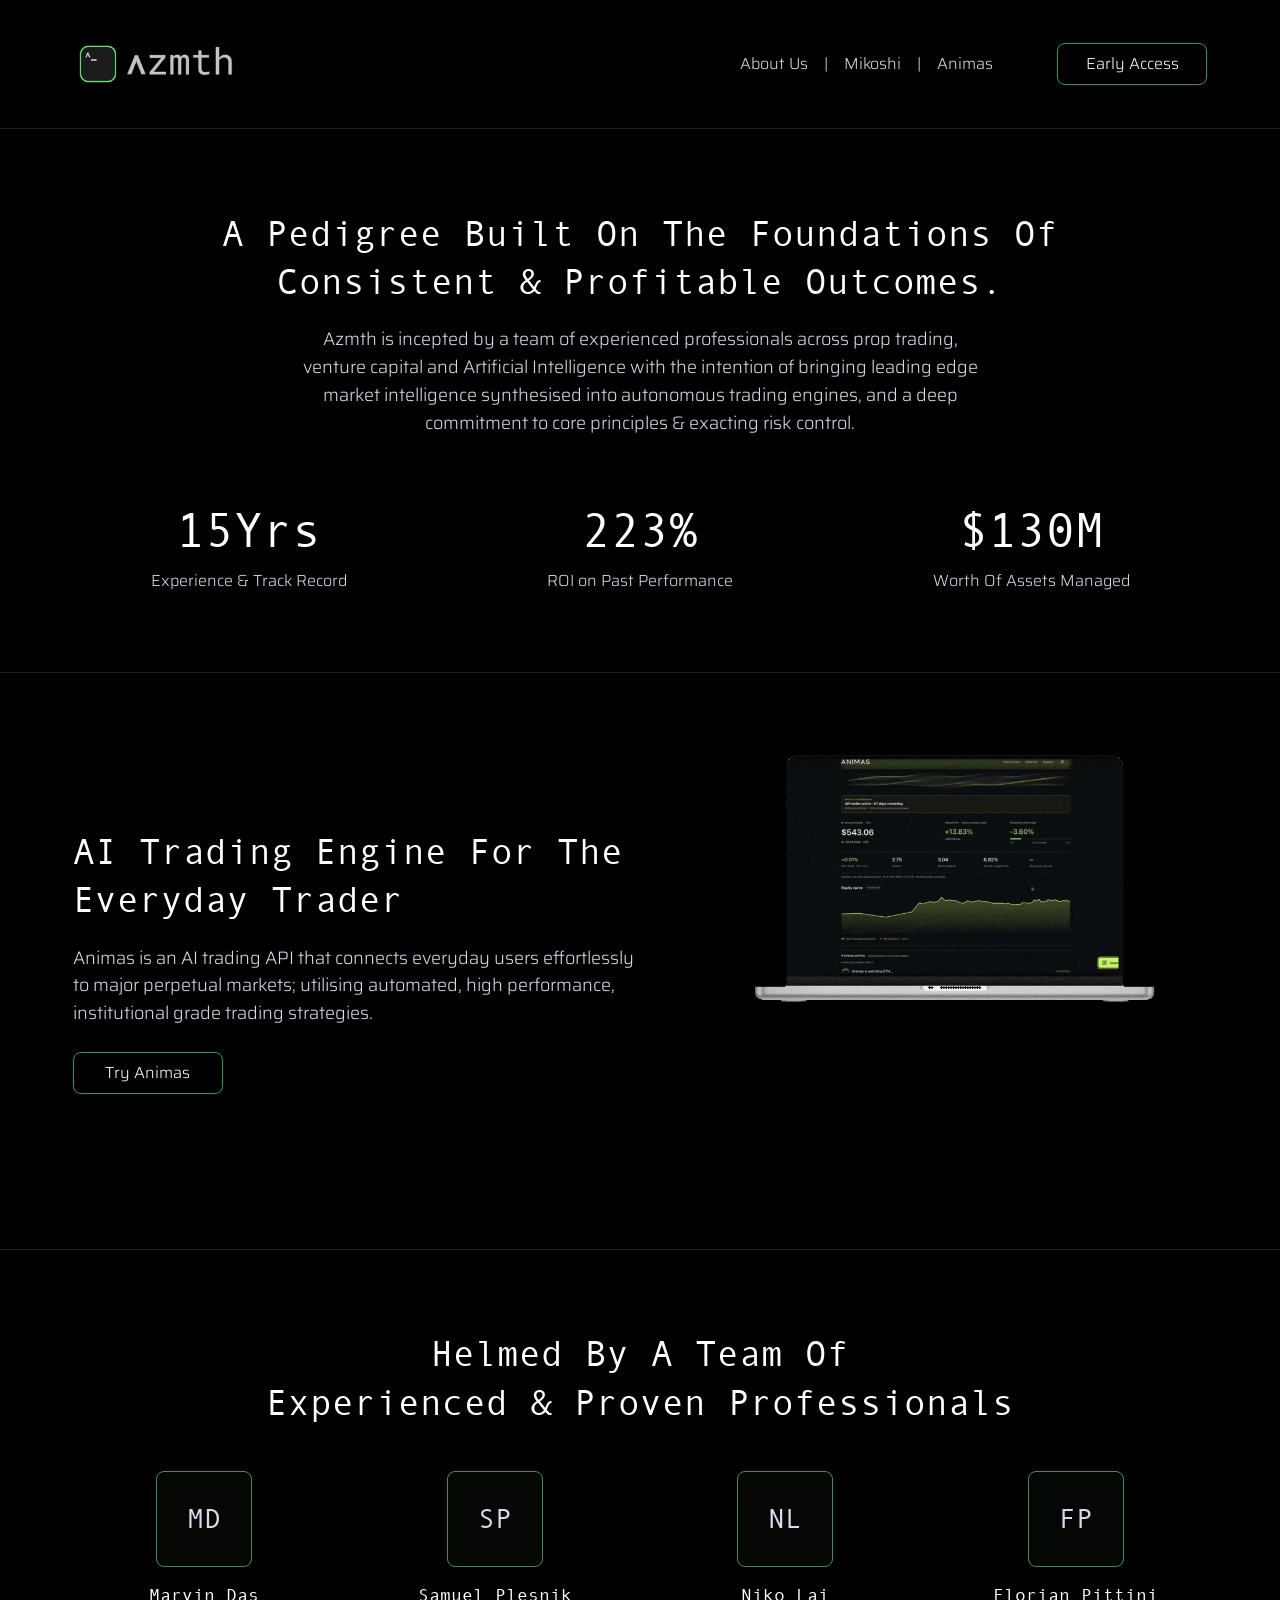
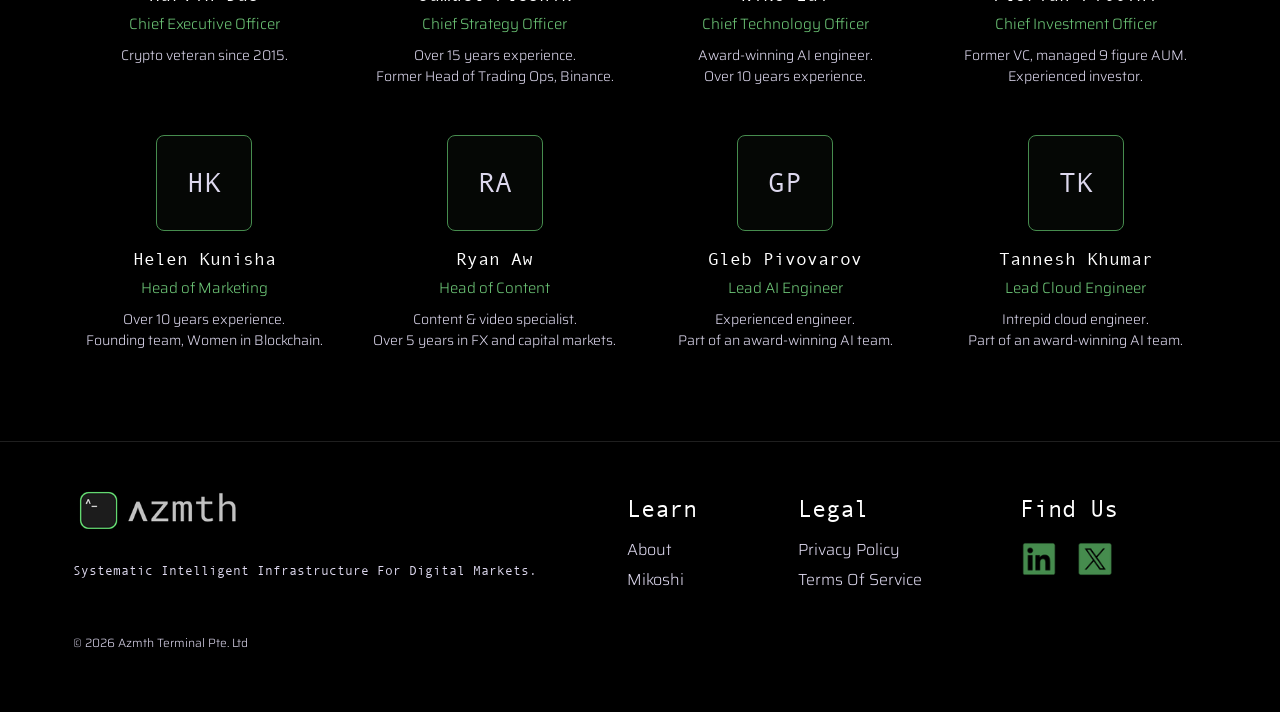
==== aboutUs.html @ afd643ad "Upgrades" ====
<!DOCTYPE html>
<html lang="en">
<head>
  <meta charset="utf-8">
  <meta name="viewport" content="width=device-width, initial-scale=1">
  <title>About Us | Azmth</title>
  <meta name="description" content="Azmth is built by experienced professionals across prop trading, venture capital and artificial intelligence.">
  <meta property="og:title" content="About Us | Azmth">
  <meta property="og:description" content="Building the next generation financial intelligence layer.">
  <meta property="og:image" content="assets/azmth/azmth-logo.png">
  <meta property="og:type" content="website">
  <meta name="twitter:card" content="summary_large_image">
  <link rel="preload" href="fonts/andale/andalemono.ttf" as="font" type="font/ttf" crossorigin>
  <link rel="preload" href="fonts/saira/Saira-Light.ttf" as="font" type="font/ttf" crossorigin>
  <link rel="stylesheet" href="css/normalize.css">
  <link rel="stylesheet" href="css/webflow.css">
  <link rel="stylesheet" href="css/azimuth-terminal.webflow.css?v=logo-carousel-1">
  <link rel="icon" href="images/favicon.png" type="image/png">
  <link rel="apple-touch-icon" href="images/webclip.png">
</head>
<body class="about-page">
  <header class="site-header" aria-label="Primary navigation">
    <a class="brand" href="index.html#home" aria-label="Azmth home">
      <img src="assets/azmth/azmth-logo.png" alt="Azmth">
    </a>
    <button class="nav-toggle" type="button" aria-label="Toggle navigation" aria-expanded="false">
      <span></span>
      <span></span>
    </button>
    <nav class="site-nav" aria-label="Main">
      <a href="aboutUs.html">About Us</a>
      <a href="mikoshi.html">Mikoshi</a>
      <a href="https://projektanimas.azmth.ai/" target="_blank" rel="noopener noreferrer">Animas</a>
      <a class="outline-button nav-access" href="https://forms.gle/Czc9RVbQYBpj58UT9" target="_blank" rel="noopener noreferrer">Early Access</a>
    </nav>
  </header>

  <main id="home">
    <section class="about-hero" aria-labelledby="about-title">
      <h1 id="about-title"><span class="copy-line">A Pedigree Built On The Foundations Of</span><span class="copy-line">Consistent &amp; Profitable Outcomes.</span></h1>
      <p class="about-intro">Azmth is incepted by a team of experienced professionals across prop trading,<br class="desktop-break"> venture capital and Artificial Intelligence with the intention of bringing leading edge<br class="desktop-break"> market intelligence synthesised into autonomous trading engines, and a deep<br class="desktop-break"> commitment to core principles &amp; exacting risk control.</p>
      <div class="metrics-grid">
        <div class="metric"><span class="metric-value">15Yrs</span><p>Experience &amp; Track Record</p></div>
        <div class="metric"><span class="metric-value">223%</span><p>ROI on Past Performance</p></div>
        <div class="metric"><span class="metric-value">$130M</span><p>Worth Of Assets Managed</p></div>
      </div>
    </section>

    <section class="about-animas" aria-labelledby="animas-title">
      <div class="about-animas-copy">
        <h2 id="animas-title">AI Trading Engine For The<br class="desktop-break"> Everyday Trader</h2>
        <p>Animas is an AI trading API that connects everyday users effortlessly to major perpetual markets; utilising automated, high performance, institutional grade trading strategies.</p>
        <a class="outline-button" href="https://projektanimas.azmth.ai/" target="_blank" rel="noopener noreferrer">Try Animas</a>
      </div>
      <img class="about-laptop" src="assets/azmth/laptop.gif" alt="Animated laptop showing the Animas trading dashboard" width="864" height="864">
    </section>

    <section class="about-team" aria-labelledby="team-title">
      <h2 id="team-title"><span class="copy-line">Helmed By A Team Of</span><span class="copy-line">Experienced &amp; Proven Professionals</span></h2>
      <div class="team-grid">
        <article class="team-member">
          <div class="team-portrait" aria-label="Photo placeholder for Marvin Das">MD</div>
          <h3>Marvin Das</h3>
          <p class="team-role">Chief Executive Officer</p>
          <p class="team-bio">Crypto veteran since 2015.<br></p>
        </article>
        <article class="team-member">
          <div class="team-portrait" aria-label="Photo placeholder for Samuel Plesnik">SP</div>
          <h3>Samuel Plesnik</h3>
          <p class="team-role">Chief Strategy Officer</p>
          <p class="team-bio">Over 15 years experience.<br>Former Head of Trading Ops, Binance.</p>
        </article>
        <article class="team-member">
          <div class="team-portrait" aria-label="Photo placeholder for Niko Lai">NL</div>
          <h3>Niko Lai</h3>
          <p class="team-role">Chief Technology Officer</p>
          <p class="team-bio">Award-winning AI engineer.<br>Over 10 years experience.</p>
        </article>
        <article class="team-member">
          <div class="team-portrait" aria-label="Photo placeholder for Florian Pittini">FP</div>
          <h3>Florian Pittini</h3>
          <p class="team-role">Chief Investment Officer</p>
          <p class="team-bio">Former VC, managed 9 figure AUM.<br>Experienced investor.</p>
        </article>
        <article class="team-member">
          <div class="team-portrait" aria-label="Photo placeholder for Helen Kunisha">HK</div>
          <h3>Helen Kunisha</h3>
          <p class="team-role">Head of Marketing</p>
          <p class="team-bio">Over 10 years experience.<br>Founding team, Women in Blockchain.</p>
        </article>
        <article class="team-member">
          <div class="team-portrait" aria-label="Photo placeholder for Ryan Aw">RA</div>
          <h3>Ryan Aw</h3>
          <p class="team-role">Head of Content</p>
          <p class="team-bio">Content & video specialist.<br>Over 5 years in FX and capital markets.</p>
        </article>
        <article class="team-member">
          <div class="team-portrait" aria-label="Photo placeholder for Gleb Pivovarov">GP</div>
          <h3>Gleb Pivovarov</h3>
          <p class="team-role">Lead AI Engineer</p>
          <p class="team-bio">Experienced engineer.<br>Part of an award-winning AI team.</p>
        </article>
        <article class="team-member">
          <div class="team-portrait" aria-label="Photo placeholder for Tannesh Khumar">TK</div>
          <h3>Tannesh Khumar</h3>
          <p class="team-role">Lead Cloud Engineer</p>
          <p class="team-bio">Intrepid cloud engineer.<br>Part of an award-winning AI team.</p>
        </article>
      </div>
    </section>
  </main>

  <footer class="site-footer">
    <div class="footer-brand">
      <a href="index.html#home" aria-label="Azmth home"><img src="assets/azmth/azmth-logo.png" alt="Azmth"></a>
      <p class="footer-tagline">Systematic Intelligent Infrastructure For Digital Markets.</p>
      <p class="footer-copyright">&copy; 2026 Azmth Terminal Pte. Ltd</p>
    </div>
    <nav class="footer-column" aria-label="Learn">
      <h3>Learn</h3>
      <a href="aboutUs.html">About</a>
      <a href="mikoshi.html">Mikoshi</a>
    </nav>
    <nav class="footer-column" aria-label="Legal">
      <h3>Legal</h3>
      <a href="#privacy-policy">Privacy Policy</a>
      <a href="#terms-of-service">Terms Of Service</a>
    </nav>
    <div class="footer-column">
      <h3>Find Us</h3>
      <div class="social-links" aria-label="Social links">
        <a href="https://www.linkedin.com/company/azmuth-terminal/posts/?feedView=all" target="_blank" rel="noreferrer" aria-label="LinkedIn"><img src="assets/azmth/linkedin-icon.png" alt=""></a>
        <a href="https://x.com/azmth_ai" target="_blank" rel="noreferrer" aria-label="X"><img src="assets/azmth/x-icon.png" alt=""></a>
      </div>
    </div>
  </footer>

  <div id="terms-of-service" class="privacy-dialog" role="dialog" aria-modal="true" aria-labelledby="terms-title">
    <div class="privacy-dialog-inner">
      <a class="privacy-close" href="#home" aria-label="Close terms of service">&times;</a>
      <h2 id="terms-title">Terms Of Service</h2>
      <p>Terms of Service are coming soon.</p>
      <p>For enquiries, contact <a href="mailto:noone@azmth.ai">noone@azmth.ai</a>.</p>
    </div>
  </div>

  <div id="privacy-policy" class="privacy-dialog" role="dialog" aria-modal="true" aria-labelledby="privacy-title">
    <div class="privacy-dialog-inner">
      <a class="privacy-close" href="#" aria-label="Close privacy policy">&times;</a>
      <h2 id="privacy-title">Privacy Policy</h2>
      <p>Azmth Terminal Pte. Ltd respects your privacy. This site collects only the information needed to operate the website, respond to enquiries, and improve our services.</p>
      <p>If you contact us by email, we use your email address and message only to reply to your request. We do not sell personal information.</p>
      <p>For privacy questions, contact <a href="mailto:noone@azmth.ai">noone@azmth.ai</a>.</p>
    </div>
  </div>

  <script>
    const toggle = document.querySelector('.nav-toggle');
    const nav = document.querySelector('.site-nav');

    toggle.addEventListener('click', () => {
      const isOpen = toggle.getAttribute('aria-expanded') === 'true';
      toggle.setAttribute('aria-expanded', String(!isOpen));
      nav.classList.toggle('is-open', !isOpen);
    });

    nav.addEventListener('click', (event) => {
      if (event.target.tagName === 'A') {
        toggle.setAttribute('aria-expanded', 'false');
        nav.classList.remove('is-open');
      }
    });

  </script>
</body>
</html>
---- css/webflow.css ----
@font-face {
  font-family: 'webflow-icons';
  src: url("[data-uri]") format('truetype');
  font-weight: normal;
  font-style: normal;
}
[class^="w-icon-"],
[class*=" w-icon-"] {
  /* use !important to prevent issues with browser extensions that change fonts */
  font-family: 'webflow-icons' !important;
  speak: none;
  font-style: normal;
  font-weight: normal;
  font-variant: normal;
  text-transform: none;
  line-height: 1;
  /* Better Font Rendering =========== */
  -webkit-font-smoothing: antialiased;
  -moz-osx-font-smoothing: grayscale;
}
.w-icon-slider-right:before {
  content: "\e600";
}
.w-icon-slider-left:before {
  content: "\e601";
}
.w-icon-nav-menu:before {
  content: "\e602";
}
.w-icon-arrow-down:before,
.w-icon-dropdown-toggle:before {
  content: "\e603";
}
.w-icon-file-upload-remove:before {
  content: "\e900";
}
.w-icon-file-upload-icon:before {
  content: "\e903";
}
* {
  -webkit-box-sizing: border-box;
  -moz-box-sizing: border-box;
  box-sizing: border-box;
}
html {
  height: 100%;
}
body {
  margin: 0;
  min-height: 100%;
  background-color: #fff;
  font-family: Arial, sans-serif;
  font-size: 14px;
  line-height: 20px;
  color: #333;
}
img {
  max-width: 100%;
  vertical-align: middle;
  display: inline-block;
}
html.w-mod-touch * {
  background-attachment: scroll !important;
}
.w-block {
  display: block;
}
.w-inline-block {
  max-width: 100%;
  display: inline-block;
}
.w-clearfix:before,
.w-clearfix:after {
  content: " ";
  display: table;
  grid-column-start: 1;
  grid-row-start: 1;
  grid-column-end: 2;
  grid-row-end: 2;
}
.w-clearfix:after {
  clear: both;
}
.w-hidden {
  display: none;
}
.w-button {
  display: inline-block;
  padding: 9px 15px;
  background-color: #3898EC;
  color: white;
  border: 0;
  line-height: inherit;
  text-decoration: none;
  cursor: pointer;
  border-radius: 0;
}
input.w-button {
  -webkit-appearance: button;
}
html[data-w-dynpage] [data-w-cloak] {
  color: transparent !important;
}
.w-code-block {
  margin: unset;
}
pre.w-code-block code {
  all: inherit;
}
.w-optimization {
  display: contents;
}
.w-webflow-badge,
.w-webflow-badge > img {
  box-sizing: unset;
  width: unset;
  height: unset;
  max-height: unset;
  max-width: unset;
  min-height: unset;
  min-width: unset;
  margin: unset;
  padding: unset;
  float: unset;
  clear: unset;
  border: unset;
  border-radius: unset;
  background: unset;
  background-image: unset;
  background-position: unset;
  background-size: unset;
  background-repeat: unset;
  background-origin: unset;
  background-clip: unset;
  background-attachment: unset;
  background-color: unset;
  box-shadow: unset;
  transform: unset;
  transition: unset;
  direction: unset;
  font-family: unset;
  font-weight: unset;
  color: unset;
  font-size: unset;
  line-height: unset;
  font-style: unset;
  font-variant: unset;
  text-align: unset;
  letter-spacing: unset;
  text-decoration: unset;
  text-indent: unset;
  text-transform: unset;
  list-style-type: unset;
  text-shadow: unset;
  vertical-align: unset;
  cursor: unset;
  white-space: unset;
  word-break: unset;
  word-spacing: unset;
  word-wrap: unset;
}
.w-webflow-badge {
  position: fixed !important;
  display: inline-block !important;
  visibility: visible !important;
  opacity: 1 !important;
  z-index: 2147483647 !important;
  top: auto !important;
  right: 12px !important;
  bottom: 12px !important;
  left: auto !important;
  color: #aaadb0 !important;
  background-color: #fff !important;
  border-radius: 3px !important;
  padding: 6px !important;
  font-size: 12px !important;
  line-height: 14px !important;
  text-decoration: none !important;
  transform: none !important;
  margin: 0 !important;
  width: auto !important;
  height: auto !important;
  overflow: unset !important;
  white-space: nowrap;
  box-shadow: 0 0 0 1px rgba(0, 0, 0, 0.1), 0px 1px 3px rgba(0, 0, 0, 0.1);
  cursor: pointer;
}
.w-webflow-badge > img {
  position: unset;
  display: inline-block !important;
  visibility: unset !important;
  opacity: 1 !important;
  vertical-align: middle !important;
}
h1,
h2,
h3,
h4,
h5,
h6 {
  font-weight: bold;
  margin-bottom: 10px;
}
h1 {
  font-size: 38px;
  line-height: 44px;
  margin-top: 20px;
}
h2 {
  font-size: 32px;
  line-height: 36px;
  margin-top: 20px;
}
h3 {
  font-size: 24px;
  line-height: 30px;
  margin-top: 20px;
}
h4 {
  font-size: 18px;
  line-height: 24px;
  margin-top: 10px;
}
h5 {
  font-size: 14px;
  line-height: 20px;
  margin-top: 10px;
}
h6 {
  font-size: 12px;
  line-height: 18px;
  margin-top: 10px;
}
p {
  margin-top: 0;
  margin-bottom: 10px;
}
blockquote {
  margin: 0 0 10px 0;
  padding: 10px 20px;
  border-left: 5px solid #E2E2E2;
  font-size: 18px;
  line-height: 22px;
}
figure {
  margin: 0;
  margin-bottom: 10px;
}
figcaption {
  margin-top: 5px;
  text-align: center;
}
ul,
ol {
  margin-top: 0px;
  margin-bottom: 10px;
  padding-left: 40px;
}
.w-list-unstyled {
  padding-left: 0;
  list-style: none;
}
.w-embed:before,
.w-embed:after {
  content: " ";
  display: table;
  grid-column-start: 1;
  grid-row-start: 1;
  grid-column-end: 2;
  grid-row-end: 2;
}
.w-embed:after {
  clear: both;
}
.w-video {
  width: 100%;
  position: relative;
  padding: 0;
}
.w-video iframe,
.w-video object,
.w-video embed {
  position: absolute;
  top: 0;
  left: 0;
  width: 100%;
  height: 100%;
  border: none;
}
fieldset {
  padding: 0;
  margin: 0;
  border: 0;
}
button,
[type='button'],
[type='reset'] {
  border: 0;
  cursor: pointer;
  -webkit-appearance: button;
}
.w-form {
  margin: 0 0 15px;
}
.w-form-done {
  display: none;
  padding: 20px;
  text-align: center;
  background-color: #dddddd;
}
.w-form-fail {
  display: none;
  margin-top: 10px;
  padding: 10px;
  background-color: #ffdede;
}
label {
  display: block;
  margin-bottom: 5px;
  font-weight: bold;
}
.w-input,
.w-select {
  display: block;
  width: 100%;
  height: 38px;
  padding: 8px 12px;
  margin-bottom: 10px;
  font-size: 14px;
  line-height: 1.42857143;
  color: #333333;
  vertical-align: middle;
  background-color: #ffffff;
  border: 1px solid #cccccc;
}
.w-input::placeholder,
.w-select::placeholder {
  color: #999;
}
.w-input:focus,
.w-select:focus {
  border-color: #3898EC;
  outline: 0;
}
.w-input[disabled],
.w-select[disabled],
.w-input[readonly],
.w-select[readonly],
fieldset[disabled] .w-input,
fieldset[disabled] .w-select {
  cursor: not-allowed;
}
.w-input[disabled]:not(.w-input-disabled),
.w-select[disabled]:not(.w-input-disabled),
.w-input[readonly],
.w-select[readonly],
fieldset[disabled]:not(.w-input-disabled) .w-input,
fieldset[disabled]:not(.w-input-disabled) .w-select {
  background-color: #eeeeee;
}
textarea.w-input,
textarea.w-select {
  height: auto;
}
.w-select {
  background-color: #f3f3f3;
}
.w-select[multiple] {
  height: auto;
}
.w-form-label {
  display: inline-block;
  cursor: pointer;
  font-weight: normal;
  margin-bottom: 0px;
}
.w-radio {
  display: block;
  margin-bottom: 5px;
  padding-left: 20px;
}
.w-radio:before,
.w-radio:after {
  content: " ";
  display: table;
  grid-column-start: 1;
  grid-row-start: 1;
  grid-column-end: 2;
  grid-row-end: 2;
}
.w-radio:after {
  clear: both;
}
.w-radio-input {
  margin: 4px 0 0;
  line-height: normal;
  float: left;
  margin-left: -20px;
}
.w-radio-input {
  margin-top: 3px;
}
.w-file-upload {
  display: block;
  margin-bottom: 10px;
}
.w-file-upload-input {
  width: 0.1px;
  height: 0.1px;
  opacity: 0;
  overflow: hidden;
  position: absolute;
  z-index: -100;
}
.w-file-upload-default,
.w-file-upload-uploading,
.w-file-upload-success {
  display: inline-block;
  color: #333333;
}
.w-file-upload-error {
  display: block;
  margin-top: 10px;
}
.w-file-upload-default.w-hidden,
.w-file-upload-uploading.w-hidden,
.w-file-upload-error.w-hidden,
.w-file-upload-success.w-hidden {
  display: none;
}
.w-file-upload-uploading-btn {
  display: flex;
  font-size: 14px;
  font-weight: normal;
  cursor: pointer;
  margin: 0;
  padding: 8px 12px;
  border: 1px solid #cccccc;
  background-color: #fafafa;
}
.w-file-upload-file {
  display: flex;
  flex-grow: 1;
  justify-content: space-between;
  margin: 0;
  padding: 8px 9px 8px 11px;
  border: 1px solid #cccccc;
  background-color: #fafafa;
}
.w-file-upload-file-name {
  font-size: 14px;
  font-weight: normal;
  display: block;
}
.w-file-remove-link {
  margin-top: 3px;
  margin-left: 10px;
  width: auto;
  height: auto;
  padding: 3px;
  display: block;
  cursor: pointer;
}
.w-icon-file-upload-remove {
  margin: auto;
  font-size: 10px;
}
.w-file-upload-error-msg {
  display: inline-block;
  color: #ea384c;
  padding: 2px 0;
}
.w-file-upload-info {
  display: inline-block;
  line-height: 38px;
  padding: 0 12px;
}
.w-file-upload-label {
  display: inline-block;
  font-size: 14px;
  font-weight: normal;
  cursor: pointer;
  margin: 0;
  padding: 8px 12px;
  border: 1px solid #cccccc;
  background-color: #fafafa;
}
.w-icon-file-upload-icon,
.w-icon-file-upload-uploading {
  display: inline-block;
  margin-right: 8px;
  width: 20px;
}
.w-icon-file-upload-uploading {
  height: 20px;
}
.w-container {
  margin-left: auto;
  margin-right: auto;
  max-width: 940px;
}
.w-container:before,
.w-container:after {
  content: " ";
  display: table;
  grid-column-start: 1;
  grid-row-start: 1;
  grid-column-end: 2;
  grid-row-end: 2;
}
.w-container:after {
  clear: both;
}
.w-container .w-row {
  margin-left: -10px;
  margin-right: -10px;
}
.w-row:before,
.w-row:after {
  content: " ";
  display: table;
  grid-column-start: 1;
  grid-row-start: 1;
  grid-column-end: 2;
  grid-row-end: 2;
}
.w-row:after {
  clear: both;
}
.w-row .w-row {
  margin-left: 0;
  margin-right: 0;
}
.w-col {
  position: relative;
  float: left;
  width: 100%;
  min-height: 1px;
  padding-left: 10px;
  padding-right: 10px;
}
.w-col .w-col {
  padding-left: 0;
  padding-right: 0;
}
.w-col-1 {
  width: 8.33333333%;
}
.w-col-2 {
  width: 16.66666667%;
}
.w-col-3 {
  width: 25%;
}
.w-col-4 {
  width: 33.33333333%;
}
.w-col-5 {
  width: 41.66666667%;
}
.w-col-6 {
  width: 50%;
}
.w-col-7 {
  width: 58.33333333%;
}
.w-col-8 {
  width: 66.66666667%;
}
.w-col-9 {
  width: 75%;
}
.w-col-10 {
  width: 83.33333333%;
}
.w-col-11 {
  width: 91.66666667%;
}
.w-col-12 {
  width: 100%;
}
.w-hidden-main {
  display: none !important;
}
@media screen and (max-width: 991px) {
  .w-container {
    max-width: 728px;
  }
  .w-hidden-main {
    display: inherit !important;
  }
  .w-hidden-medium {
    display: none !important;
  }
  .w-col-medium-1 {
    width: 8.33333333%;
  }
  .w-col-medium-2 {
    width: 16.66666667%;
  }
  .w-col-medium-3 {
    width: 25%;
  }
  .w-col-medium-4 {
    width: 33.33333333%;
  }
  .w-col-medium-5 {
    width: 41.66666667%;
  }
  .w-col-medium-6 {
    width: 50%;
  }
  .w-col-medium-7 {
    width: 58.33333333%;
  }
  .w-col-medium-8 {
    width: 66.66666667%;
  }
  .w-col-medium-9 {
    width: 75%;
  }
  .w-col-medium-10 {
    width: 83.33333333%;
  }
  .w-col-medium-11 {
    width: 91.66666667%;
  }
  .w-col-medium-12 {
    width: 100%;
  }
  .w-col-stack {
    width: 100%;
    left: auto;
    right: auto;
  }
}
@media screen and (max-width: 767px) {
  .w-hidden-main {
    display: inherit !important;
  }
  .w-hidden-medium {
    display: inherit !important;
  }
  .w-hidden-small {
    display: none !important;
  }
  .w-row,
  .w-container .w-row {
    margin-left: 0;
    margin-right: 0;
  }
  .w-col {
    width: 100%;
    left: auto;
    right: auto;
  }
  .w-col-small-1 {
    width: 8.33333333%;
  }
  .w-col-small-2 {
    width: 16.66666667%;
  }
  .w-col-small-3 {
    width: 25%;
  }
  .w-col-small-4 {
    width: 33.33333333%;
  }
  .w-col-small-5 {
    width: 41.66666667%;
  }
  .w-col-small-6 {
    width: 50%;
  }
  .w-col-small-7 {
    width: 58.33333333%;
  }
  .w-col-small-8 {
    width: 66.66666667%;
  }
  .w-col-small-9 {
    width: 75%;
  }
  .w-col-small-10 {
    width: 83.33333333%;
  }
  .w-col-small-11 {
    width: 91.66666667%;
  }
  .w-col-small-12 {
    width: 100%;
  }
}
@media screen and (max-width: 479px) {
  .w-container {
    max-width: none;
  }
  .w-hidden-main {
    display: inherit !important;
  }
  .w-hidden-medium {
    display: inherit !important;
  }
  .w-hidden-small {
    display: inherit !important;
  }
  .w-hidden-tiny {
    display: none !important;
  }
  .w-col {
    width: 100%;
  }
  .w-col-tiny-1 {
    width: 8.33333333%;
  }
  .w-col-tiny-2 {
    width: 16.66666667%;
  }
  .w-col-tiny-3 {
    width: 25%;
  }
  .w-col-tiny-4 {
    width: 33.33333333%;
  }
  .w-col-tiny-5 {
    width: 41.66666667%;
  }
  .w-col-tiny-6 {
    width: 50%;
  }
  .w-col-tiny-7 {
    width: 58.33333333%;
  }
  .w-col-tiny-8 {
    width: 66.66666667%;
  }
  .w-col-tiny-9 {
    width: 75%;
  }
  .w-col-tiny-10 {
    width: 83.33333333%;
  }
  .w-col-tiny-11 {
    width: 91.66666667%;
  }
  .w-col-tiny-12 {
    width: 100%;
  }
}
.w-widget {
  position: relative;
}
.w-widget-map {
  width: 100%;
  height: 400px;
}
.w-widget-map label {
  width: auto;
  display: inline;
}
.w-widget-map img {
  max-width: inherit;
}
.w-widget-map .gm-style-iw {
  text-align: center;
}
.w-widget-map .gm-style-iw > button {
  display: none !important;
}
.w-widget-twitter {
  overflow: hidden;
}
.w-widget-twitter-count-shim {
  display: inline-block;
  vertical-align: top;
  position: relative;
  width: 28px;
  height: 20px;
  text-align: center;
  background: white;
  border: #758696 solid 1px;
  border-radius: 3px;
}
.w-widget-twitter-count-shim * {
  pointer-events: none;
  user-select: none;
}
.w-widget-twitter-count-shim .w-widget-twitter-count-inner {
  position: relative;
  font-size: 15px;
  line-height: 12px;
  text-align: center;
  color: #999;
  font-family: serif;
}
.w-widget-twitter-count-shim .w-widget-twitter-count-clear {
  position: relative;
  display: block;
}
.w-widget-twitter-count-shim.w--large {
  width: 36px;
  height: 28px;
}
.w-widget-twitter-count-shim.w--large .w-widget-twitter-count-inner {
  font-size: 18px;
  line-height: 18px;
}
.w-widget-twitter-count-shim:not(.w--vertical) {
  margin-left: 5px;
  margin-right: 8px;
}
.w-widget-twitter-count-shim:not(.w--vertical).w--large {
  margin-left: 6px;
}
.w-widget-twitter-count-shim:not(.w--vertical):before,
.w-widget-twitter-count-shim:not(.w--vertical):after {
  top: 50%;
  left: 0;
  border: solid transparent;
  content: ' ';
  height: 0;
  width: 0;
  position: absolute;
  pointer-events: none;
}
.w-widget-twitter-count-shim:not(.w--vertical):before {
  border-color: rgba(117, 134, 150, 0);
  border-right-color: #5d6c7b;
  border-width: 4px;
  margin-left: -9px;
  margin-top: -4px;
}
.w-widget-twitter-count-shim:not(.w--vertical).w--large:before {
  border-width: 5px;
  margin-left: -10px;
  margin-top: -5px;
}
.w-widget-twitter-count-shim:not(.w--vertical):after {
  border-color: rgba(255, 255, 255, 0);
  border-right-color: white;
  border-width: 4px;
  margin-left: -8px;
  margin-top: -4px;
}
.w-widget-twitter-count-shim:not(.w--vertical).w--large:after {
  border-width: 5px;
  margin-left: -9px;
  margin-top: -5px;
}
.w-widget-twitter-count-shim.w--vertical {
  width: 61px;
  height: 33px;
  margin-bottom: 8px;
}
.w-widget-twitter-count-shim.w--vertical:before,
.w-widget-twitter-count-shim.w--vertical:after {
  top: 100%;
  left: 50%;
  border: solid transparent;
  content: ' ';
  height: 0;
  width: 0;
  position: absolute;
  pointer-events: none;
}
.w-widget-twitter-count-shim.w--vertical:before {
  border-color: rgba(117, 134, 150, 0);
  border-top-color: #5d6c7b;
  border-width: 5px;
  margin-left: -5px;
}
.w-widget-twitter-count-shim.w--vertical:after {
  border-color: rgba(255, 255, 255, 0);
  border-top-color: white;
  border-width: 4px;
  margin-left: -4px;
}
.w-widget-twitter-count-shim.w--vertical .w-widget-twitter-count-inner {
  font-size: 18px;
  line-height: 22px;
}
.w-widget-twitter-count-shim.w--vertical.w--large {
  width: 76px;
}
.w-background-video {
  position: relative;
  overflow: hidden;
  height: 500px;
  color: white;
}
.w-background-video > video {
  background-size: cover;
  background-position: 50% 50%;
  position: absolute;
  margin: auto;
  width: 100%;
  height: 100%;
  right: -100%;
  bottom: -100%;
  top: -100%;
  left: -100%;
  object-fit: cover;
  z-index: -100;
}
.w-background-video > video::-webkit-media-controls-start-playback-button {
  display: none !important;
  -webkit-appearance: none;
}
.w-background-video--control {
  position: absolute;
  bottom: 1em;
  right: 1em;
  background-color: transparent;
  padding: 0;
}
.w-background-video--control > [hidden] {
  display: none !important;
}
.w-slider {
  position: relative;
  height: 300px;
  text-align: center;
  background: #dddddd;
  clear: both;
  -webkit-tap-highlight-color: rgba(0, 0, 0, 0);
  tap-highlight-color: rgba(0, 0, 0, 0);
}
.w-slider-mask {
  position: relative;
  display: block;
  overflow: hidden;
  z-index: 1;
  left: 0;
  right: 0;
  height: 100%;
  white-space: nowrap;
}
.w-slide {
  position: relative;
  display: inline-block;
  vertical-align: top;
  width: 100%;
  height: 100%;
  white-space: normal;
  text-align: left;
}
.w-slider-nav {
  position: absolute;
  z-index: 2;
  top: auto;
  right: 0;
  bottom: 0;
  left: 0;
  margin: auto;
  padding-top: 10px;
  height: 40px;
  text-align: center;
  -webkit-tap-highlight-color: rgba(0, 0, 0, 0);
  tap-highlight-color: rgba(0, 0, 0, 0);
}
.w-slider-nav.w-round > div {
  border-radius: 100%;
}
.w-slider-nav.w-num > div {
  width: auto;
  height: auto;
  padding: 0.2em 0.5em;
  font-size: inherit;
  line-height: inherit;
}
.w-slider-nav.w-shadow > div {
  box-shadow: 0 0 3px rgba(51, 51, 51, 0.4);
}
.w-slider-nav-invert {
  color: #fff;
}
.w-slider-nav-invert > div {
  background-color: rgba(34, 34, 34, 0.4);
}
.w-slider-nav-invert > div.w-active {
  background-color: #222;
}
.w-slider-dot {
  position: relative;
  display: inline-block;
  width: 1em;
  height: 1em;
  background-color: rgba(255, 255, 255, 0.4);
  cursor: pointer;
  margin: 0 3px 0.5em;
  transition: background-color 100ms, color 100ms;
}
.w-slider-dot.w-active {
  background-color: #fff;
}
.w-slider-dot:focus {
  outline: none;
  box-shadow: 0px 0px 0px 2px #fff;
}
.w-slider-dot:focus.w-active {
  box-shadow: none;
}
.w-slider-arrow-left,
.w-slider-arrow-right {
  position: absolute;
  width: 80px;
  top: 0;
  right: 0;
  bottom: 0;
  left: 0;
  margin: auto;
  cursor: pointer;
  overflow: hidden;
  color: white;
  font-size: 40px;
  -webkit-tap-highlight-color: rgba(0, 0, 0, 0);
  tap-highlight-color: rgba(0, 0, 0, 0);
  user-select: none;
}
.w-slider-arrow-left [class^='w-icon-'],
.w-slider-arrow-right [class^='w-icon-'],
.w-slider-arrow-left [class*=' w-icon-'],
.w-slider-arrow-right [class*=' w-icon-'] {
  position: absolute;
}
.w-slider-arrow-left:focus,
.w-slider-arrow-right:focus {
  outline: 0;
}
.w-slider-arrow-left {
  z-index: 3;
  right: auto;
}
.w-slider-arrow-right {
  z-index: 4;
  left: auto;
}
.w-icon-slider-left,
.w-icon-slider-right {
  top: 0;
  right: 0;
  bottom: 0;
  left: 0;
  margin: auto;
  width: 1em;
  height: 1em;
}
.w-slider-aria-label {
  border: 0;
  clip: rect(0 0 0 0);
  height: 1px;
  margin: -1px;
  overflow: hidden;
  padding: 0;
  position: absolute;
  width: 1px;
}
.w-slider-force-show {
  display: block !important;
}
.w-dropdown {
  display: inline-block;
  position: relative;
  text-align: left;
  margin-left: auto;
  margin-right: auto;
  z-index: 900;
}
.w-dropdown-btn,
.w-dropdown-toggle,
.w-dropdown-link {
  position: relative;
  vertical-align: top;
  text-decoration: none;
  color: #222222;
  padding: 20px;
  text-align: left;
  margin-left: auto;
  margin-right: auto;
  white-space: nowrap;
}
.w-dropdown-toggle {
  user-select: none;
  display: inline-block;
  cursor: pointer;
  padding-right: 40px;
}
.w-dropdown-toggle:focus {
  outline: 0;
}
.w-icon-dropdown-toggle {
  position: absolute;
  top: 0;
  right: 0;
  bottom: 0;
  margin: auto;
  margin-right: 20px;
  width: 1em;
  height: 1em;
}
.w-dropdown-list {
  position: absolute;
  background: #dddddd;
  display: none;
  min-width: 100%;
}
.w-dropdown-list.w--open {
  display: block;
}
.w-dropdown-link {
  padding: 10px 20px;
  display: block;
  color: #222222;
}
.w-dropdown-link.w--current {
  color: #0082f3;
}
.w-dropdown-link:focus {
  outline: 0;
}
@media screen and (max-width: 767px) {
  .w-nav-brand {
    padding-left: 10px;
  }
}
/**
 * ## Note
 * Safari (on both iOS and OS X) does not handle viewport units (vh, vw) well.
 * For example percentage units do not work on descendants of elements that
 * have any dimensions expressed in viewport units. It also doesn’t handle them at
 * all in `calc()`.
 */
/**
 * Wrapper around all lightbox elements
 *
 * 1. Since the lightbox can receive focus, IE also gives it an outline.
 * 2. Fixes flickering on Chrome when a transition is in progress
 *    underneath the lightbox.
 */
.w-lightbox-backdrop {
  cursor: auto;
  font-style: normal;
  letter-spacing: normal;
  list-style: disc;
  text-indent: 0;
  text-shadow: none;
  text-transform: none;
  visibility: visible;
  white-space: normal;
  word-break: normal;
  word-spacing: normal;
  word-wrap: normal;
  position: fixed;
  top: 0;
  right: 0;
  bottom: 0;
  left: 0;
  color: #fff;
  font-family: "Helvetica Neue", Helvetica, Ubuntu, "Segoe UI", Verdana, sans-serif;
  font-size: 17px;
  line-height: 1.2;
  font-weight: 300;
  text-align: center;
  background: rgba(0, 0, 0, 0.9);
  z-index: 2000;
  outline: 0;
  /* 1 */
  opacity: 0;
  -webkit-user-select: none;
  -moz-user-select: none;
  -webkit-tap-highlight-color: transparent;
  -webkit-transform: translate(0, 0);
  /* 2 */
}
/**
 * Neat trick to bind the rubberband effect to our canvas instead of the whole
 * document on iOS. It also prevents a bug that causes the document underneath to scroll.
 */
.w-lightbox-backdrop,
.w-lightbox-container {
  height: 100%;
  overflow: auto;
  -webkit-overflow-scrolling: touch;
}
.w-lightbox-content {
  position: relative;
  height: 100vh;
  overflow: hidden;
}
.w-lightbox-view {
  position: absolute;
  width: 100vw;
  height: 100vh;
  opacity: 0;
}
.w-lightbox-view:before {
  content: "";
  height: 100vh;
}
/* .w-lightbox-content */
.w-lightbox-group,
.w-lightbox-group .w-lightbox-view,
.w-lightbox-group .w-lightbox-view:before {
  height: 86vh;
}
.w-lightbox-frame,
.w-lightbox-view:before {
  display: inline-block;
  vertical-align: middle;
}
/*
 * 1. Remove default margin set by user-agent on the <figure> element.
 */
.w-lightbox-figure {
  position: relative;
  margin: 0;
  /* 1 */
}
.w-lightbox-group .w-lightbox-figure {
  cursor: pointer;
}
/**
 * IE adds image dimensions as width and height attributes on the IMG tag,
 * but we need both width and height to be set to auto to enable scaling.
 */
.w-lightbox-img {
  width: auto;
  height: auto;
  max-width: none;
}
/**
 * 1. Reset if style is set by user on "All Images"
 */
.w-lightbox-image {
  display: block;
  float: none;
  /* 1 */
  max-width: 100vw;
  max-height: 100vh;
}
.w-lightbox-group .w-lightbox-image {
  max-height: 86vh;
}
.w-lightbox-caption {
  position: absolute;
  right: 0;
  bottom: 0;
  left: 0;
  padding: 0.5em 1em;
  background: rgba(0, 0, 0, 0.4);
  text-align: left;
  text-overflow: ellipsis;
  white-space: nowrap;
  overflow: hidden;
}
.w-lightbox-embed {
  position: absolute;
  top: 0;
  right: 0;
  bottom: 0;
  left: 0;
  width: 100%;
  height: 100%;
}
.w-lightbox-control {
  position: absolute;
  top: 0;
  width: 4em;
  background-size: 24px;
  background-repeat: no-repeat;
  background-position: center;
  cursor: pointer;
  -webkit-transition: all 0.3s;
  transition: all 0.3s;
}
.w-lightbox-left {
  display: none;
  bottom: 0;
  left: 0;
  /* <svg xmlns="http://www.w3.org/2000/svg" viewBox="-20 0 24 40" width="24" height="40"><g transform="rotate(45)"><path d="m0 0h5v23h23v5h-28z" opacity=".4"/><path d="m1 1h3v23h23v3h-26z" fill="#fff"/></g></svg> */
  background-image: url("[data-uri]");
}
.w-lightbox-right {
  display: none;
  right: 0;
  bottom: 0;
  /* <svg xmlns="http://www.w3.org/2000/svg" viewBox="-4 0 24 40" width="24" height="40"><g transform="rotate(45)"><path d="m0-0h28v28h-5v-23h-23z" opacity=".4"/><path d="m1 1h26v26h-3v-23h-23z" fill="#fff"/></g></svg> */
  background-image: url("[data-uri]");
}
/*
 * Without specifying the with and height inside the SVG, all versions of IE render the icon too small.
 * The bug does not seem to manifest itself if the elements are tall enough such as the above arrows.
 * (http://stackoverflow.com/questions/16092114/background-size-differs-in-internet-explorer)
 */
.w-lightbox-close {
  right: 0;
  height: 2.6em;
  /* <svg xmlns="http://www.w3.org/2000/svg" viewBox="-4 0 18 17" width="18" height="17"><g transform="rotate(45)"><path d="m0 0h7v-7h5v7h7v5h-7v7h-5v-7h-7z" opacity=".4"/><path d="m1 1h7v-7h3v7h7v3h-7v7h-3v-7h-7z" fill="#fff"/></g></svg> */
  background-image: url("[data-uri]");
  background-size: 18px;
}
/**
 * 1. All IE versions add extra space at the bottom without this.
 */
.w-lightbox-strip {
  position: absolute;
  bottom: 0;
  left: 0;
  right: 0;
  padding: 0 1vh;
  line-height: 0;
  /* 1 */
  white-space: nowrap;
  overflow-x: auto;
  overflow-y: hidden;
}
/*
 * 1. We use content-box to avoid having to do `width: calc(10vh + 2vw)`
 *    which doesn’t work in Safari anyway.
 * 2. Chrome renders images pixelated when switching to GPU. Making sure
 *    the parent is also rendered on the GPU (by setting translate3d for
 *    example) fixes this behavior.
 */
.w-lightbox-item {
  display: inline-block;
  width: 10vh;
  padding: 2vh 1vh;
  box-sizing: content-box;
  /* 1 */
  cursor: pointer;
  -webkit-transform: translate3d(0, 0, 0);
  /* 2 */
}
.w-lightbox-active {
  opacity: 0.3;
}
.w-lightbox-thumbnail {
  position: relative;
  height: 10vh;
  background: #222;
  overflow: hidden;
}
.w-lightbox-thumbnail-image {
  position: absolute;
  top: 0;
  left: 0;
}
.w-lightbox-thumbnail .w-lightbox-tall {
  top: 50%;
  width: 100%;
  -webkit-transform: translate(0, -50%);
  transform: translate(0, -50%);
}
.w-lightbox-thumbnail .w-lightbox-wide {
  left: 50%;
  height: 100%;
  -webkit-transform: translate(-50%, 0);
  transform: translate(-50%, 0);
}
/*
 * Spinner
 *
 * Absolute pixel values are used to avoid rounding errors that would cause
 * the white spinning element to be misaligned with the track.
 */
.w-lightbox-spinner {
  position: absolute;
  top: 50%;
  left: 50%;
  box-sizing: border-box;
  width: 40px;
  height: 40px;
  margin-top: -20px;
  margin-left: -20px;
  border: 5px solid rgba(0, 0, 0, 0.4);
  border-radius: 50%;
  -webkit-animation: spin 0.8s infinite linear;
  animation: spin 0.8s infinite linear;
}
.w-lightbox-spinner:after {
  content: "";
  position: absolute;
  top: -4px;
  right: -4px;
  bottom: -4px;
  left: -4px;
  border: 3px solid transparent;
  border-bottom-color: #fff;
  border-radius: 50%;
}
/*
 * Utility classes
 */
.w-lightbox-hide {
  display: none;
}
.w-lightbox-noscroll {
  overflow: hidden;
}
@media (min-width: 768px) {
  .w-lightbox-content {
    height: 96vh;
    margin-top: 2vh;
  }
  .w-lightbox-view,
  .w-lightbox-view:before {
    height: 96vh;
  }
  /* .w-lightbox-content */
  .w-lightbox-group,
  .w-lightbox-group .w-lightbox-view,
  .w-lightbox-group .w-lightbox-view:before {
    height: 84vh;
  }
  .w-lightbox-image {
    max-width: 96vw;
    max-height: 96vh;
  }
  .w-lightbox-group .w-lightbox-image {
    max-width: 82.3vw;
    max-height: 84vh;
  }
  .w-lightbox-left,
  .w-lightbox-right {
    display: block;
    opacity: 0.5;
  }
  .w-lightbox-close {
    opacity: 0.8;
  }
  .w-lightbox-control:hover {
    opacity: 1;
  }
}
.w-lightbox-inactive,
.w-lightbox-inactive:hover {
  opacity: 0;
}
.w-richtext:before,
.w-richtext:after {
  content: " ";
  display: table;
  grid-column-start: 1;
  grid-row-start: 1;
  grid-column-end: 2;
  grid-row-end: 2;
}
.w-richtext:after {
  clear: both;
}
.w-richtext[contenteditable="true"]:before,
.w-richtext[contenteditable="true"]:after {
  white-space: initial;
}
.w-richtext ol,
.w-richtext ul {
  overflow: hidden;
}
.w-richtext .w-richtext-figure-selected.w-richtext-figure-type-video div:after,
.w-richtext .w-richtext-figure-selected[data-rt-type="video"] div:after {
  outline: 2px solid #2895f7;
}
.w-richtext .w-richtext-figure-selected.w-richtext-figure-type-image div,
.w-richtext .w-richtext-figure-selected[data-rt-type="image"] div {
  outline: 2px solid #2895f7;
}
.w-richtext figure.w-richtext-figure-type-video > div:after,
.w-richtext figure[data-rt-type="video"] > div:after {
  content: '';
  position: absolute;
  display: none;
  left: 0;
  top: 0;
  right: 0;
  bottom: 0;
}
.w-richtext figure {
  position: relative;
  max-width: 60%;
}
.w-richtext figure > div:before {
  cursor: default!important;
}
.w-richtext figure img {
  width: 100%;
}
.w-richtext figure figcaption.w-richtext-figcaption-placeholder {
  opacity: 0.6;
}
.w-richtext figure div {
  /* fix incorrectly sized selection border in the data manager */
  font-size: 0px;
  color: transparent;
}
.w-richtext figure.w-richtext-figure-type-image,
.w-richtext figure[data-rt-type="image"] {
  display: table;
}
.w-richtext figure.w-richtext-figure-type-image > div,
.w-richtext figure[data-rt-type="image"] > div {
  display: inline-block;
}
.w-richtext figure.w-richtext-figure-type-image > figcaption,
.w-richtext figure[data-rt-type="image"] > figcaption {
  display: table-caption;
  caption-side: bottom;
}
.w-richtext figure.w-richtext-figure-type-video,
.w-richtext figure[data-rt-type="video"] {
  width: 60%;
  height: 0;
}
.w-richtext figure.w-richtext-figure-type-video iframe,
.w-richtext figure[data-rt-type="video"] iframe {
  position: absolute;
  top: 0;
  left: 0;
  width: 100%;
  height: 100%;
}
.w-richtext figure.w-richtext-figure-type-video > div,
.w-richtext figure[data-rt-type="video"] > div {
  width: 100%;
}
.w-richtext figure.w-richtext-align-center {
  margin-right: auto;
  margin-left: auto;
  clear: both;
}
.w-richtext figure.w-richtext-align-center.w-richtext-figure-type-image > div,
.w-richtext figure.w-richtext-align-center[data-rt-type="image"] > div {
  max-width: 100%;
}
.w-richtext figure.w-richtext-align-normal {
  clear: both;
}
.w-richtext figure.w-richtext-align-fullwidth {
  width: 100%;
  max-width: 100%;
  text-align: center;
  clear: both;
  display: block;
  margin-right: auto;
  margin-left: auto;
}
.w-richtext figure.w-richtext-align-fullwidth > div {
  display: inline-block;
  /* padding-bottom is used for aspect ratios in video figures
      we want the div to inherit that so hover/selection borders in the designer-canvas
      fit right*/
  padding-bottom: inherit;
}
.w-richtext figure.w-richtext-align-fullwidth > figcaption {
  display: block;
}
.w-richtext figure.w-richtext-align-floatleft {
  float: left;
  margin-right: 15px;
  clear: none;
}
.w-richtext figure.w-richtext-align-floatright {
  float: right;
  margin-left: 15px;
  clear: none;
}
.w-nav {
  position: relative;
  background: #dddddd;
  z-index: 1000;
}
.w-nav:before,
.w-nav:after {
  content: " ";
  display: table;
  grid-column-start: 1;
  grid-row-start: 1;
  grid-column-end: 2;
  grid-row-end: 2;
}
.w-nav:after {
  clear: both;
}
.w-nav-brand {
  position: relative;
  float: left;
  text-decoration: none;
  color: #333333;
}
.w-nav-link {
  position: relative;
  display: inline-block;
  vertical-align: top;
  text-decoration: none;
  color: #222222;
  padding: 20px;
  text-align: left;
  margin-left: auto;
  margin-right: auto;
}
.w-nav-link.w--current {
  color: #0082f3;
}
.w-nav-menu {
  position: relative;
  float: right;
}
[data-nav-menu-open] {
  display: block !important;
  position: absolute;
  top: 100%;
  left: 0;
  right: 0;
  background: #C8C8C8;
  text-align: center;
  overflow: visible;
  min-width: 200px;
}
.w--nav-link-open {
  display: block;
  position: relative;
}
.w-nav-overlay {
  position: absolute;
  overflow: hidden;
  display: none;
  top: 100%;
  left: 0;
  right: 0;
  width: 100%;
}
.w-nav-overlay [data-nav-menu-open] {
  top: 0;
}
.w-nav[data-animation='over-left'] .w-nav-overlay {
  width: auto;
}
.w-nav[data-animation='over-left'] .w-nav-overlay,
.w-nav[data-animation='over-left'] [data-nav-menu-open] {
  right: auto;
  z-index: 1;
  top: 0;
}
.w-nav[data-animation='over-right'] .w-nav-overlay {
  width: auto;
}
.w-nav[data-animation='over-right'] .w-nav-overlay,
.w-nav[data-animation='over-right'] [data-nav-menu-open] {
  left: auto;
  z-index: 1;
  top: 0;
}
.w-nav-button {
  position: relative;
  float: right;
  padding: 18px;
  font-size: 24px;
  display: none;
  cursor: pointer;
  -webkit-tap-highlight-color: rgba(0, 0, 0, 0);
  tap-highlight-color: rgba(0, 0, 0, 0);
  user-select: none;
}
.w-nav-button:focus {
  outline: 0;
}
.w-nav-button.w--open {
  background-color: #C8C8C8;
  color: white;
}
.w-nav[data-collapse='all'] .w-nav-menu {
  display: none;
}
.w-nav[data-collapse='all'] .w-nav-button {
  display: block;
}
.w--nav-dropdown-open {
  display: block;
}
.w--nav-dropdown-toggle-open {
  display: block;
}
.w--nav-dropdown-list-open {
  position: static;
}
@media screen and (max-width: 991px) {
  .w-nav[data-collapse='medium'] .w-nav-menu {
    display: none;
  }
  .w-nav[data-collapse='medium'] .w-nav-button {
    display: block;
  }
}
@media screen and (max-width: 767px) {
  .w-nav[data-collapse='small'] .w-nav-menu {
    display: none;
  }
  .w-nav[data-collapse='small'] .w-nav-button {
    display: block;
  }
  .w-nav-brand {
    padding-left: 10px;
  }
}
@media screen and (max-width: 479px) {
  .w-nav[data-collapse='tiny'] .w-nav-menu {
    display: none;
  }
  .w-nav[data-collapse='tiny'] .w-nav-button {
    display: block;
  }
}
.w-tabs {
  position: relative;
}
.w-tabs:before,
.w-tabs:after {
  content: " ";
  display: table;
  grid-column-start: 1;
  grid-row-start: 1;
  grid-column-end: 2;
  grid-row-end: 2;
}
.w-tabs:after {
  clear: both;
}
.w-tab-menu {
  position: relative;
}
.w-tab-link {
  position: relative;
  display: inline-block;
  vertical-align: top;
  text-decoration: none;
  padding: 9px 30px;
  text-align: left;
  cursor: pointer;
  color: #222222;
  background-color: #dddddd;
}
.w-tab-link.w--current {
  background-color: #C8C8C8;
}
.w-tab-link:focus {
  outline: 0;
}
.w-tab-content {
  position: relative;
  display: block;
  overflow: hidden;
}
.w-tab-pane {
  position: relative;
  display: none;
}
.w--tab-active {
  display: block;
}
@media screen and (max-width: 479px) {
  .w-tab-link {
    display: block;
  }
}
.w-ix-emptyfix:after {
  content: "";
}
@keyframes spin {
  0% {
    transform: rotate(0deg);
  }
  100% {
    transform: rotate(360deg);
  }
}
.w-dyn-empty {
  padding: 10px;
  background-color: #dddddd;
}
.w-dyn-hide {
  display: none !important;
}
.w-dyn-bind-empty {
  display: none !important;
}
.w-condition-invisible {
  display: none !important;
}
.wf-layout-layout {
  display: grid;
}
.w-code-component > * {
  height: 100%;
  width: 100%;
  position: absolute;
  top: 0;
  left: 0;
}
---- css/azimuth-terminal.webflow.css ----
@font-face {
  font-family: "Andale Mono Local";
  src: url("../fonts/andale/andalemono.ttf") format("truetype");
  font-weight: 400;
  font-style: normal;
  font-display: swap;
}

@font-face {
  font-family: "Saira Local";
  src: url("../fonts/saira/Saira-Light.ttf") format("truetype");
  font-weight: 300;
  font-style: normal;
  font-display: swap;
}

@font-face {
  font-family: "Saira Local";
  src: url("../fonts/saira/Saira-Regular.ttf") format("truetype");
  font-weight: 400;
  font-style: normal;
  font-display: swap;
}

:root {
  --bg: #000000;
  --text: #ffffff;
  --muted: #ddd8ee;
  --green: #468c4e;
  --green-soft: rgba(70, 140, 78, 0.42);
  --page-pad: clamp(24px, 5.7vw, 108px);
  --content-max: 1710px;
}

* {
  box-sizing: border-box;
}

html {
  background: var(--bg);
  scroll-behavior: smooth;
}

body {
  min-width: 320px;
  margin: 0;
  color: var(--text);
  background: var(--bg);
  font-family: "Saira Local", Arial, sans-serif;
  font-weight: 300;
  letter-spacing: 0;
}

body::selection {
  color: #000000;
  background: #ffffff;
}

a {
  color: inherit;
  text-decoration: none;
}

img,
video {
  display: block;
  max-width: 100%;
}

.site-header {
  position: fixed;
  z-index: 20;
  top: 0;
  left: 0;
  right: 0;
  display: flex;
  align-items: center;
  justify-content: space-between;
  width: 100%;
  max-width: var(--content-max);
  margin: 0 auto;
  padding: 30px var(--page-pad);
  background: var(--bg);
  border-bottom: 1px solid rgba(255, 255, 255, 0.12);
}

.brand {
  width: clamp(150px, 13vw, 236px);
}

.site-nav {
  display: flex;
  align-items: center;
  gap: 0;
  color: var(--muted);
  font-size: 16px;
  font-weight: 300;
  line-height: 1.1;
}

.site-nav > a:not(.nav-access) + a:not(.nav-access)::before {
  content: "|";
  margin: 0 16px;
  color: var(--muted);
}

.site-nav .nav-access {
  width: 150px;
  height: 42px;
  margin: 0 0 0 clamp(28px, 5vw, 76px);
}

.site-nav a,
.site-footer a {
  transition: color 180ms ease, opacity 180ms ease;
}

.site-nav a:hover,
.site-footer a:hover {
  color: #ffffff;
}

.nav-toggle {
  display: none;
  width: 44px;
  height: 44px;
  padding: 0;
  border: 1px solid var(--green);
  border-radius: 8px;
  background: transparent;
}

.nav-toggle span {
  display: block;
  width: 20px;
  height: 1px;
  margin: 6px auto;
  background: #ffffff;
}

main {
  overflow: hidden;
}

.hero-section,
.statement-section,
.impact-section,
.logo-section,
.contact-section,
.site-footer {
  width: 100%;
  max-width: var(--content-max);
  margin: 0 auto;
  padding-left: var(--page-pad);
  padding-right: var(--page-pad);
}

.statement-section,
.impact-section,
.contact-section {
  scroll-margin-top: 126px;
}

h1, h2, h3 {
  margin: 0;
  color: var(--text);
  font-family: "Andale Mono Local", "Courier New", monospace;
  font-weight: 400;
  letter-spacing: 0;
}

.copy-line { display: block; }

.hero-section {
  display: flex;
  align-items: center;
  justify-content: center;
  min-height: 606px;
  padding-top: 185px;
  padding-bottom: 95px;
  border-bottom: 1px solid rgba(255, 255, 255, 0.12);
  text-align: center;
}

.hero-copy { width: 100%; }

h1 {
  max-width: 1030px;
  margin: 0 auto;
  font-size: 36px;
  line-height: 1.34;
}

.hero-copy p,
.statement-copy p,
.impact-section > p {
  color: var(--muted);
  font-size: 18px;
  font-weight: 300;
  line-height: 1.55;
}

.hero-copy p {
  max-width: 1090px;
  margin: 18px auto 0;
}

.hero-actions {
  display: flex;
  justify-content: center;
  gap: clamp(24px, 5.4vw, 78px);
  margin-top: 26px;
}

.hero-actions .outline-button {
  width: 150px;
  height: 42px;
  margin-top: 0;
}

.statement-section {
  padding-top: 108px;
  padding-bottom: 90px;
  border-bottom: 1px solid rgba(255, 255, 255, 0.12);
}

.statement-copy { width: 100%; text-align: center; }

.statement-copy h2 { font-size: 36px; line-height: 1.34; }
.statement-copy p { margin: 18px 0 0; }

.challenge-grid {
  display: grid;
  grid-template-columns: repeat(3, minmax(0, 1fr));
  gap: clamp(24px, 4.8vw, 70px);
  margin-top: 60px;
}

.challenge-card {
  min-height: 298px;
  padding: 26px 24px;
  border: 1px solid var(--green);
  border-radius: 8px;
}

.challenge-number {
  display: block;
  margin-bottom: 12px;
  font-family: "Andale Mono Local", "Courier New", monospace;
  font-size: 48px;
  line-height: 1.1;
}

.challenge-card h3 { font-size: 20px; line-height: 1.35; }
.challenge-card p { margin: 14px 0 0; color: var(--muted); font-size: 16px; line-height: 1.55; }

.impact-section {
  padding-top: 88px;
  padding-bottom: 68px;
  text-align: center;
  border-bottom: 1px solid rgba(255, 255, 255, 0.12);
}

.impact-section h2 { font-size: 36px; line-height: 1.34; }
.impact-section > p { margin: 18px 0 0; }
.impact-section > .impact-note { margin-top: 30px; }

.metrics-grid {
  display: grid;
  grid-template-columns: repeat(3, minmax(0, 1fr));
  gap: 40px;
  margin-top: 70px;
}

.metric-value {
  font-family: "Andale Mono Local", "Courier New", monospace;
  font-size: 48px;
  line-height: 1.2;
}

.metric p { margin: 10px 0 0; color: var(--muted); font-size: 16px; line-height: 1.4; }

.logo-section {
  padding-top: 54px;
  padding-bottom: 54px;
  border-bottom: 1px solid rgba(255, 255, 255, 0.12);
}

.logo-carousel {
  overflow: hidden;
  width: 100%;
  mask-image: linear-gradient(to right, transparent, #000 5%, #000 95%, transparent);
}

.logo-track {
  display: flex;
  width: max-content;
  animation: logo-scroll 32s linear infinite;
}

.logo-carousel:hover .logo-track {
  animation-play-state: paused;
}

.logo-strip {
  display: flex;
  flex-shrink: 0;
  align-items: center;
  gap: 48px;
  padding-right: 48px;
}

.logo-strip > img { flex-shrink: 0; width: 140px; height: 70px; object-fit: contain; }
.logo-strip > .nvidia-logo { width: 140px; }
.logo-placeholder { width: 140px; flex-shrink: 0; color: var(--muted); font-size: 17px; font-weight: 400; white-space: nowrap; text-align: center; }

@keyframes logo-scroll {
  from { transform: translateX(0); }
  to { transform: translateX(-50%); }
}

@media (prefers-reduced-motion: reduce) {
  .logo-carousel { mask-image: none; }
  .logo-track { width: 100%; animation: none; }
  .logo-strip { flex-wrap: wrap; justify-content: center; width: 100%; padding-right: 0; gap: 28px; }
  .logo-strip[aria-hidden="true"] { display: none; }
}

.outline-button {
  display: inline-flex;
  align-items: center;
  justify-content: center;
  width: 198px;
  height: 47px;
  margin-top: 48px;
  padding: 0 18px;
  border: 1px solid var(--green);
  border-radius: 8px;
  color: #ffffff;
  background: rgba(0, 0, 0, 0.2);
  box-shadow: 0 0 0 1px rgba(70, 140, 78, 0.1);
  font-size: 16px;
  font-weight: 300;
  line-height: 1;
  transition: border-color 180ms ease, box-shadow 180ms ease, background 180ms ease;
}

.outline-button:hover, .outline-button:focus-visible {
  border-color: #6ec878;
  background: rgba(70, 140, 78, 0.12);
  box-shadow: 0 0 28px var(--green-soft);
}

.contact-section {
  display: flex;
  align-items: center;
  justify-content: center;
  min-height: 240px;
  padding-top: 72px;
  padding-bottom: 60px;
  border-bottom: 1px solid rgba(255, 255, 255, 0.12);
}

.contact-inner {
  width: 100%;
  text-align: center;
}

.contact-section h2 {
  font-size: 36px;
  line-height: 1.34;
}

.contact-section .outline-button {
  width: 150px;
  height: 42px;
  margin-top: 24px;
}

.site-footer {
  display: grid;
  grid-template-columns: minmax(0, 2.5fr) minmax(90px, .65fr) minmax(140px, .9fr) minmax(115px, .9fr);
  gap: 36px;
  min-height: 270px;
  padding-top: 34px;
  padding-bottom: 44px;
  color: var(--muted);
  font-size: 16px;
  font-weight: 300;
  line-height: 1.25;
}

.footer-column {
  display: flex;
  flex-direction: column;
  align-items: flex-start;
  gap: 10px;
  padding-top: 18px;
}

.footer-column h3 {
  margin-bottom: 6px;
  font-size: 24px;
  line-height: 1.25;
}

.footer-brand img {
  width: 170px;
}

.footer-brand .footer-tagline {
  margin: 16px 0 0;
  font-family: "Andale Mono Local", "Courier New", monospace;
  font-size: 13px;
  line-height: 1.5;
}

.footer-brand .footer-copyright {
  margin: 54px 0 0;
  font-size: 12px;
}

.social-links {
  display: flex;
  gap: 18px;
}

.social-links a {
  width: 38px;
  height: 38px;
  transition: transform 180ms ease, opacity 180ms ease;
}

.social-links img {
  width: 100%;
  height: 100%;
}

.social-links a:hover {
  transform: translateY(-2px);
}

.privacy-dialog {
  position: fixed;
  z-index: 40;
  inset: 0;
  display: none;
  place-items: center;
  width: 100%;
  padding: 24px;
  color: var(--text);
  background: rgba(0, 0, 0, 0.72);
}

.privacy-dialog:target {
  display: grid;
}

.privacy-dialog-inner {
  position: relative;
  width: min(620px, calc(100vw - 48px));
  padding: 38px;
  border: 1px solid var(--green);
  border-radius: 8px;
  background: #050705;
}

.privacy-dialog h2 {
  font-size: 28px;
  line-height: 1.25;
}

.privacy-dialog p {
  margin: 18px 0 0;
  color: var(--muted);
  font-size: 16px;
  line-height: 1.55;
}

.privacy-dialog a {
  color: #ffffff;
  text-decoration: underline;
}

.privacy-close {
  position: absolute;
  top: 14px;
  right: 14px;
  display: inline-flex;
  align-items: center;
  justify-content: center;
  width: 34px;
  height: 34px;
  border: 1px solid rgba(70, 140, 78, 0.75);
  border-radius: 8px;
  color: #ffffff;
  background: transparent;
  font: inherit;
  text-decoration: none;
  cursor: pointer;
}

@media (max-width: 1024px) {
  .site-nav > a:not(.nav-access) + a:not(.nav-access)::before {
    margin: 0 12px;
  }

  .site-footer {
    grid-template-columns: minmax(0, 1.7fr) minmax(75px, .5fr) minmax(125px, .8fr) minmax(100px, .7fr);
    gap: 20px;
  }
}

@media (max-width: 760px) {
  .site-header {
    padding-top: 24px;
    padding-bottom: 16px;
  }

  .nav-toggle {
    display: block;
  }

  .site-nav {
    position: absolute;
    top: calc(100% - 8px);
    right: var(--page-pad);
    left: var(--page-pad);
    display: none;
    flex-direction: column;
    align-items: flex-start;
    gap: 22px;
    padding: 22px;
    border: 1px solid rgba(70, 140, 78, 0.7);
    border-radius: 8px;
    background: rgba(0, 0, 0, 0.96);
    box-shadow: 0 20px 45px rgba(0, 0, 0, 0.45);
  }

  .site-nav.is-open {
    display: flex;
  }

  .site-nav > a:not(.nav-access) + a:not(.nav-access)::before {
    content: none;
  }

  .site-nav .nav-access {
    margin: 0;
  }

  .hero-section {
    min-height: 590px;
    padding-top: 154px;
    padding-bottom: 70px;
  }

  .copy-line {
    display: inline;
  }

  .copy-line + .copy-line::before {
    content: " ";
  }

  h1,
  .statement-copy h2,
  .impact-section h2,
  .contact-section h2 {
    font-size: clamp(28px, 8.6vw, 36px);
    line-height: 1.25;
  }

  .desktop-break {
    display: none;
  }

  .hero-actions {
    gap: 20px;
  }

  .hero-actions .outline-button {
    width: 140px;
  }

  .challenge-grid,
  .metrics-grid {
    grid-template-columns: 1fr;
    gap: 24px;
    margin-top: 40px;
  }

  .challenge-card {
    min-height: 220px;
  }

  .statement-section,
  .impact-section,
  .contact-section {
    min-height: auto;
    padding-top: 72px;
    padding-bottom: 72px;
  }

  .metrics-grid {
    gap: 38px;
  }

  .logo-placeholder {
    font-size: 16px;
  }

  .site-footer {
    grid-template-columns: repeat(2, minmax(0, 1fr));
    gap: 26px 20px;
    min-height: 0;
    padding-top: 38px;
  }

  .footer-brand {
    grid-column: 1 / -1;
  }

  .footer-brand .footer-copyright {
    margin-top: 24px;
  }
}

/* Mikoshi shares the main site's fonts, palette, navigation and footer. */
.mikoshi-hero,
.mikoshi-features,
.mikoshi-actions {
  width: 100%;
  max-width: var(--content-max);
  margin: 0 auto;
  padding-left: var(--page-pad);
  padding-right: var(--page-pad);
}

.mikoshi-hero {
  position: relative;
  min-height: 640px;
  padding-top: 210px;
  padding-bottom: 100px;
  border-bottom: 1px solid rgba(255, 255, 255, 0.12);
}

.mikoshi-copy h1 {
  max-width: 1060px;
  margin: 0;
}

.mikoshi-copy p {
  max-width: 55%;
  margin: 20px 0 0;
  color: var(--muted);
  font-size: 18px;
  line-height: 1.55;
}

.mikoshi-preview {
  position: absolute;
  right: var(--page-pad);
  bottom: 0;
  display: flex;
  flex-direction: column;
  justify-content: space-between;
  width: 38%;
  aspect-ratio: 16 / 9;
  padding: 0;
  overflow: hidden;
  border: 1px solid var(--green);
  border-bottom: 0;
  border-radius: 8px 8px 0 0;
  background: #050705;
}

.mikoshi-preview iframe {
  display: block;
  width: 100%;
  height: 100%;
  aspect-ratio: 16 / 9;
  border: 0;
}

.mikoshi-features { padding-top: 72px; padding-bottom: 60px; }
.mikoshi-features .challenge-grid { margin-top: 0; }
.mikoshi-features .challenge-card { min-height: 298px; }
.mikoshi-features .challenge-card h2 { font-size: 20px; line-height: 1.35; }

.mikoshi-actions {
  display: grid;
  grid-template-columns: repeat(2, minmax(0, 1fr));
  gap: 60px;
  padding-top: 76px;
  padding-bottom: 70px;
  border-bottom: 1px solid rgba(255, 255, 255, 0.12);
  text-align: center;
}

.mikoshi-actions h2 { font-size: 36px; line-height: 1.34; }
.mikoshi-actions .outline-button { width: 150px; height: 42px; margin-top: 24px; }

@media (max-width: 1100px) {
  .mikoshi-hero { min-height: auto; padding-top: 180px; padding-bottom: 0; }
  .mikoshi-copy p { max-width: 760px; }
  .mikoshi-preview { position: relative; right: auto; width: 60%; margin: 56px 0 0 auto; }
}

@media (max-width: 760px) {
  .mikoshi-hero { padding-top: 150px; }
  .mikoshi-copy h1, .mikoshi-actions h2 { font-size: clamp(28px, 8.6vw, 36px); line-height: 1.25; }
  .mikoshi-preview { width: 100%; }
  .mikoshi-features { padding-top: 48px; padding-bottom: 24px; }
  .mikoshi-features .challenge-card { min-height: 0; }
  .mikoshi-actions { grid-template-columns: 1fr; gap: 54px; padding-top: 54px; padding-bottom: 64px; }
}

/* About Us uses the same site typography, palette and shared navigation. */
.about-hero,
.about-animas,
.about-team {
  width: 100%;
  max-width: var(--content-max);
  margin: 0 auto;
  padding-left: var(--page-pad);
  padding-right: var(--page-pad);
  border-bottom: 1px solid rgba(255, 255, 255, 0.12);
}

.about-hero {
  padding-top: 210px;
  padding-bottom: 80px;
  text-align: center;
}

.about-hero h1 { max-width: 1200px; }
.about-intro { max-width: 1000px; margin: 20px auto 0; color: var(--muted); font-size: 18px; line-height: 1.55; }
.about-hero .metrics-grid { max-width: 1140px; margin: 64px auto 0; }

.about-animas {
  display: grid;
  grid-template-columns: 1.1fr 1fr;
  align-items: center;
  gap: 50px;
  padding-top: 30px;
  padding-bottom: 30px;
}

.about-animas h2, .about-team h2 { font-size: 36px; line-height: 1.34; }
.about-animas p { max-width: 650px; margin: 20px 0 0; color: var(--muted); font-size: 18px; line-height: 1.55; }
.about-animas .outline-button { width: 150px; height: 42px; margin-top: 24px; }
.about-laptop { width: 100%; height: auto; object-fit: contain; }

.about-team { padding-top: 80px; padding-bottom: 90px; text-align: center; }
.team-grid { display: grid; grid-template-columns: repeat(4, minmax(0, 1fr)); gap: 48px 28px; max-width: 1160px; margin: 44px auto 0; }
.team-portrait { display: grid; place-items: center; width: 96px; height: 96px; margin: 0 auto 16px; border: 1px solid var(--green); border-radius: 8px; color: var(--muted); background: #050705; font-family: "Andale Mono Local", "Courier New", monospace; font-size: 28px; }
.team-member h3 { font-size: 18px; line-height: 1.4; }
.team-role { margin: 6px 0 0; color: #6ec878; font-size: 15px; line-height: 1.4; }
.team-bio { margin: 10px 0 0; color: var(--muted); font-size: 14px; line-height: 1.5; }

@media (max-width: 760px) {
  .about-hero { padding-top: 150px; padding-bottom: 64px; }
  .about-hero h1, .about-animas h2, .about-team h2 { font-size: clamp(28px, 8.6vw, 36px); line-height: 1.25; }
  .about-hero .metrics-grid { margin-top: 42px; }
  .about-animas { grid-template-columns: 1fr; gap: 20px; padding-top: 64px; padding-bottom: 20px; }
  .about-team { padding-top: 64px; padding-bottom: 64px; }
  .team-grid { grid-template-columns: repeat(2, minmax(0, 1fr)); gap: 36px 20px; }
}
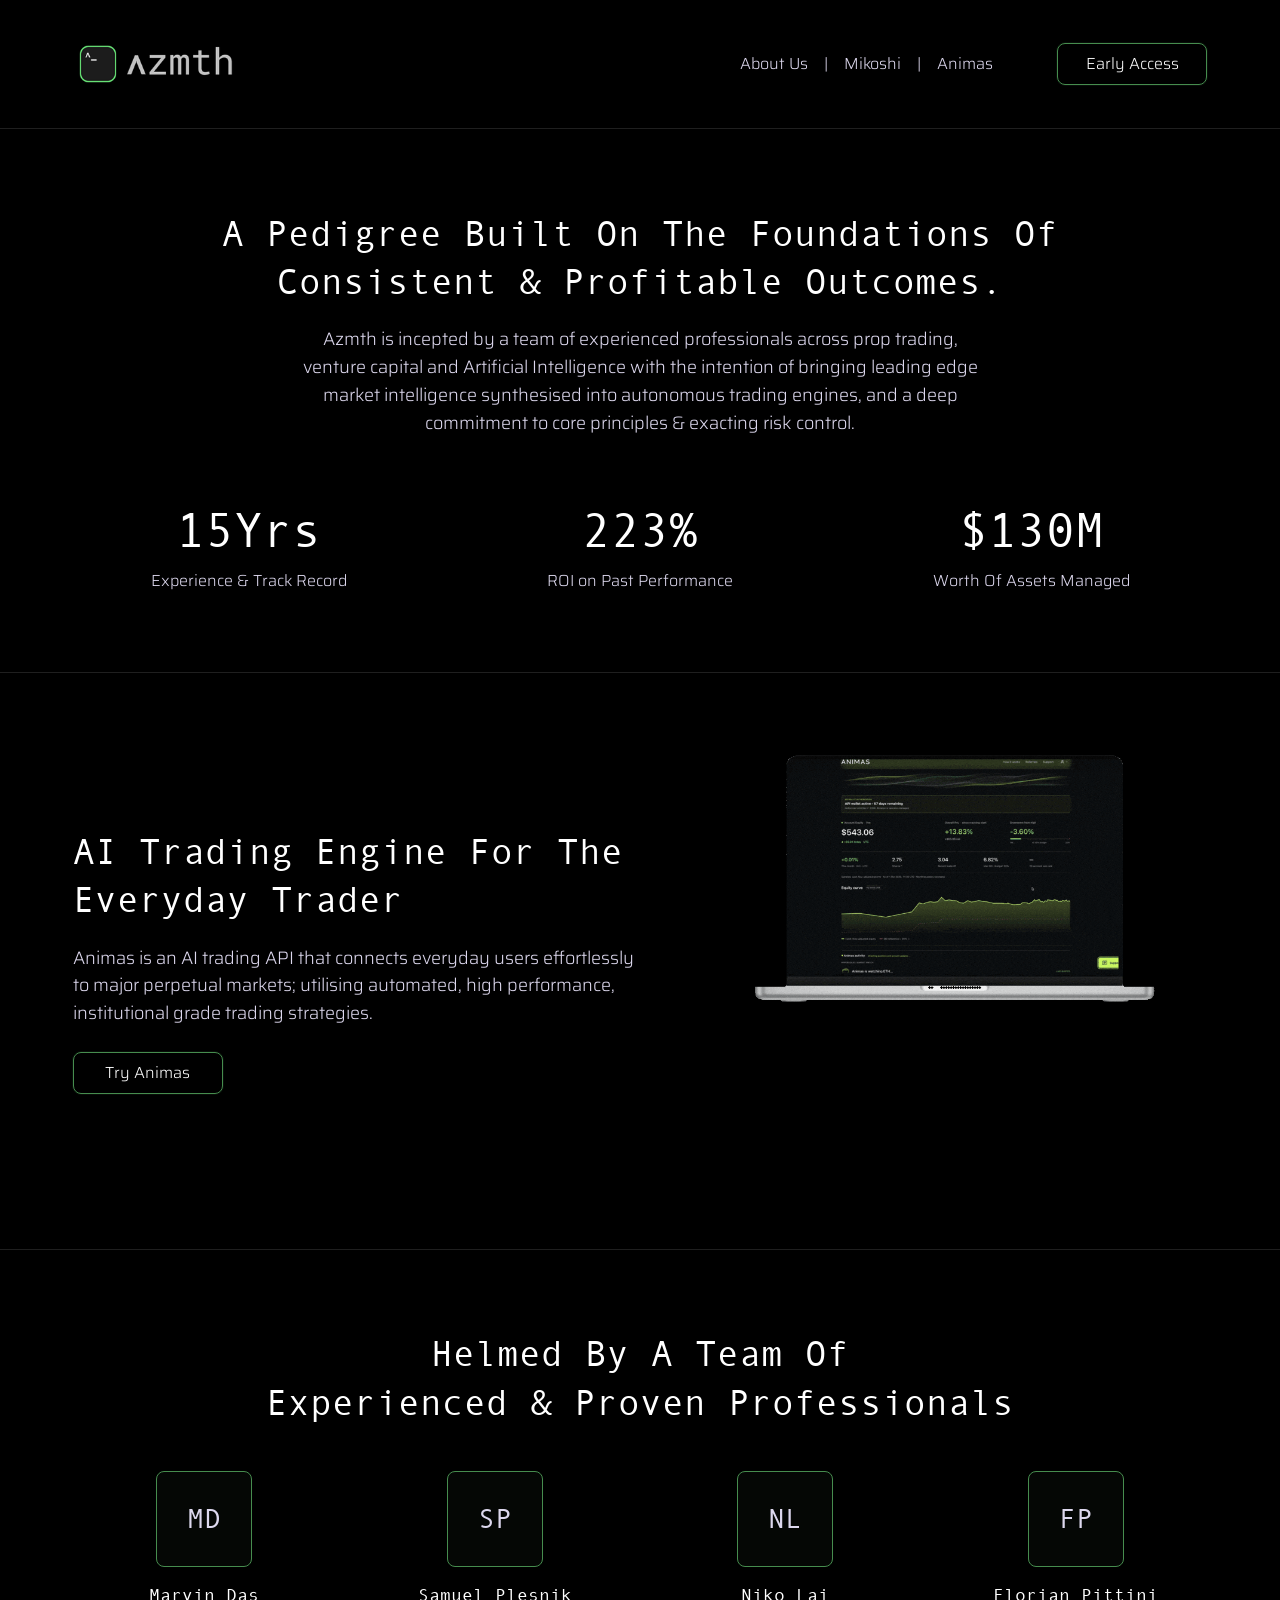
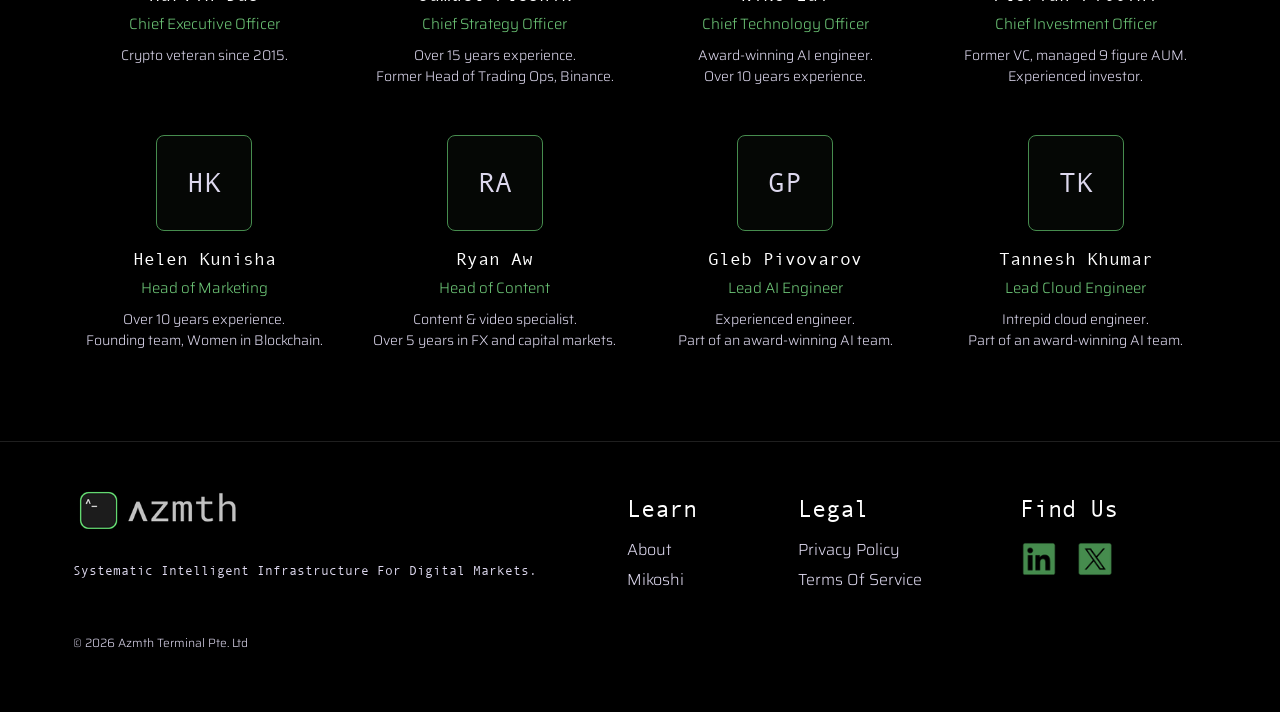
==== commit e2460b08: "privacy policy added" ====
--- a/aboutUs.html
+++ b/aboutUs.html
@@ -14,7 +14,7 @@
   <link rel="preload" href="fonts/saira/Saira-Light.ttf" as="font" type="font/ttf" crossorigin>
   <link rel="stylesheet" href="css/normalize.css">
   <link rel="stylesheet" href="css/webflow.css">
-  <link rel="stylesheet" href="css/azimuth-terminal.webflow.css?v=logo-carousel-1">
+  <link rel="stylesheet" href="css/azimuth-terminal.webflow.css?v=privacy-policy-1">
   <link rel="icon" href="images/favicon.png" type="image/png">
   <link rel="apple-touch-icon" href="images/webclip.png">
 </head>
@@ -145,12 +145,43 @@
   </div>
 
   <div id="privacy-policy" class="privacy-dialog" role="dialog" aria-modal="true" aria-labelledby="privacy-title">
-    <div class="privacy-dialog-inner">
+    <div class="privacy-dialog-inner privacy-policy-panel" tabindex="0">
       <a class="privacy-close" href="#" aria-label="Close privacy policy">&times;</a>
       <h2 id="privacy-title">Privacy Policy</h2>
-      <p>Azmth Terminal Pte. Ltd respects your privacy. This site collects only the information needed to operate the website, respond to enquiries, and improve our services.</p>
-      <p>If you contact us by email, we use your email address and message only to reply to your request. We do not sell personal information.</p>
-      <p>For privacy questions, contact <a href="mailto:noone@azmth.ai">noone@azmth.ai</a>.</p>
+      <p class="policy-date">Last updated: 12 October 2026</p>
+      <p>Azmth Terminal Pte. Ltd (&ldquo;Azmth&rdquo;, &ldquo;we&rdquo;, &ldquo;us&rdquo;) explains here how personal information is handled when you visit this website, request Early Access, or contact us. This policy covers our public informational website. Separate notices may apply when you register for or use Animas, Mikoshi, or another product.</p>
+
+      <h3>1. Information we collect</h3>
+      <p>When you email us, we receive your email address, message, and any information or attachments you choose to provide. When you submit our Early Access form, we receive the answers and contact details you provide through Google Forms. Please provide only information relevant to your request, and do not send passwords, wallet private keys, or sensitive identity documents through these channels.</p>
+      <p>Our hosting and service providers may process technical information such as your IP address, browser and device information, requested pages, and access times to deliver their services, maintain security, and diagnose errors.</p>
+
+      <h3>2. How we use information</h3>
+      <p>We use information to respond to enquiries, evaluate and manage Early Access requests, communicate about access you requested, discuss partnerships, maintain the website, and meet applicable legal obligations. Where consent is required, we seek it before using your information for an additional purpose, including optional marketing.</p>
+
+      <h3>3. Google Forms and YouTube</h3>
+      <p>Early Access buttons open a Google-hosted form. Information submitted there is processed by Google as well as made available to us as the form operator. The Mikoshi page also loads an embedded YouTube player. Loading or interacting with it can send technical information to Google, which may use cookies or similar technologies and associate activity with your Google account depending on your settings. See the <a href="https://policies.google.com/privacy" target="_blank" rel="noopener noreferrer">Google Privacy Policy</a> for Google&rsquo;s practices and available controls.</p>
+
+      <h3>4. Cookies and your choices</h3>
+      <p>The website itself does not currently include a first-party advertising or analytics tracker. Third-party services, including the YouTube player and Google Forms, may use cookies or browser storage. You can manage these through your browser and Google account settings. Blocking them may affect embedded videos or form functionality.</p>
+
+      <h3>5. Sharing and international processing</h3>
+      <p>We do not sell personal information. We may share information with service providers supporting hosting, email, forms, and business administration, or when required by law or necessary to address security incidents or protect legal rights. We limit disclosures to the relevant purpose.</p>
+      <p>Providers may process information outside your country, including outside Singapore. Where applicable, we require overseas processing to meet the protections required by Singapore&rsquo;s Personal Data Protection Act.</p>
+
+      <h3>6. Retention and security</h3>
+      <p>We retain information only while needed for the purposes described here or for legal or legitimate business requirements, then delete it or remove identifying details. We take reasonable measures to protect personal information; no online transmission or storage method is completely secure.</p>
+
+      <h3>7. Your privacy requests</h3>
+      <p>You may contact us to request access to or correction of information we hold, ask about its use or disclosure, withdraw consent, or request deletion. Requests are subject to applicable law and any necessary retention requirements. We may need to verify your identity. Withdrawing consent may prevent us from handling an Early Access request or continuing related communications.</p>
+
+      <h3>8. External websites</h3>
+      <p>Links to Animas, LinkedIn, X, and other websites lead to services with their own privacy notices. This policy does not govern their independent collection or use of information.</p>
+
+      <h3>9. Changes to this policy</h3>
+      <p>We may update this policy as the website or our practices change. The latest version and its update date will appear here. Where required, we will provide additional notice or obtain consent for material changes.</p>
+
+      <h3>10. Contact us</h3>
+      <p>For privacy questions, requests, or complaints, contact Azmth Terminal Pte. Ltd at <a href="mailto:noone@azmth.ai">noone@azmth.ai</a> with the subject &ldquo;Privacy Request&rdquo;.</p>
     </div>
   </div>
 
--- a/css/azimuth-terminal.webflow.css
+++ b/css/azimuth-terminal.webflow.css
@@ -767,3 +767,24 @@
   .about-team { padding-top: 64px; padding-bottom: 64px; }
   .team-grid { grid-template-columns: repeat(2, minmax(0, 1fr)); gap: 36px 20px; }
 }
+
+.privacy-policy-panel {
+  width: min(820px, calc(100vw - 48px));
+  max-height: calc(100dvh - 48px);
+  overflow-y: auto;
+  overscroll-behavior: contain;
+}
+
+.privacy-policy-panel h3 {
+  margin: 28px 0 0;
+  font-size: 20px;
+  line-height: 1.4;
+}
+
+.privacy-policy-panel .policy-date { margin-top: 10px; font-size: 14px; }
+.privacy-policy-panel .privacy-close { position: sticky; top: 0; float: right; margin-left: 16px; background: #050705; }
+
+@media (max-width: 760px) {
+  .privacy-policy-panel { padding: 24px; }
+  .privacy-policy-panel h3 { font-size: 18px; }
+}
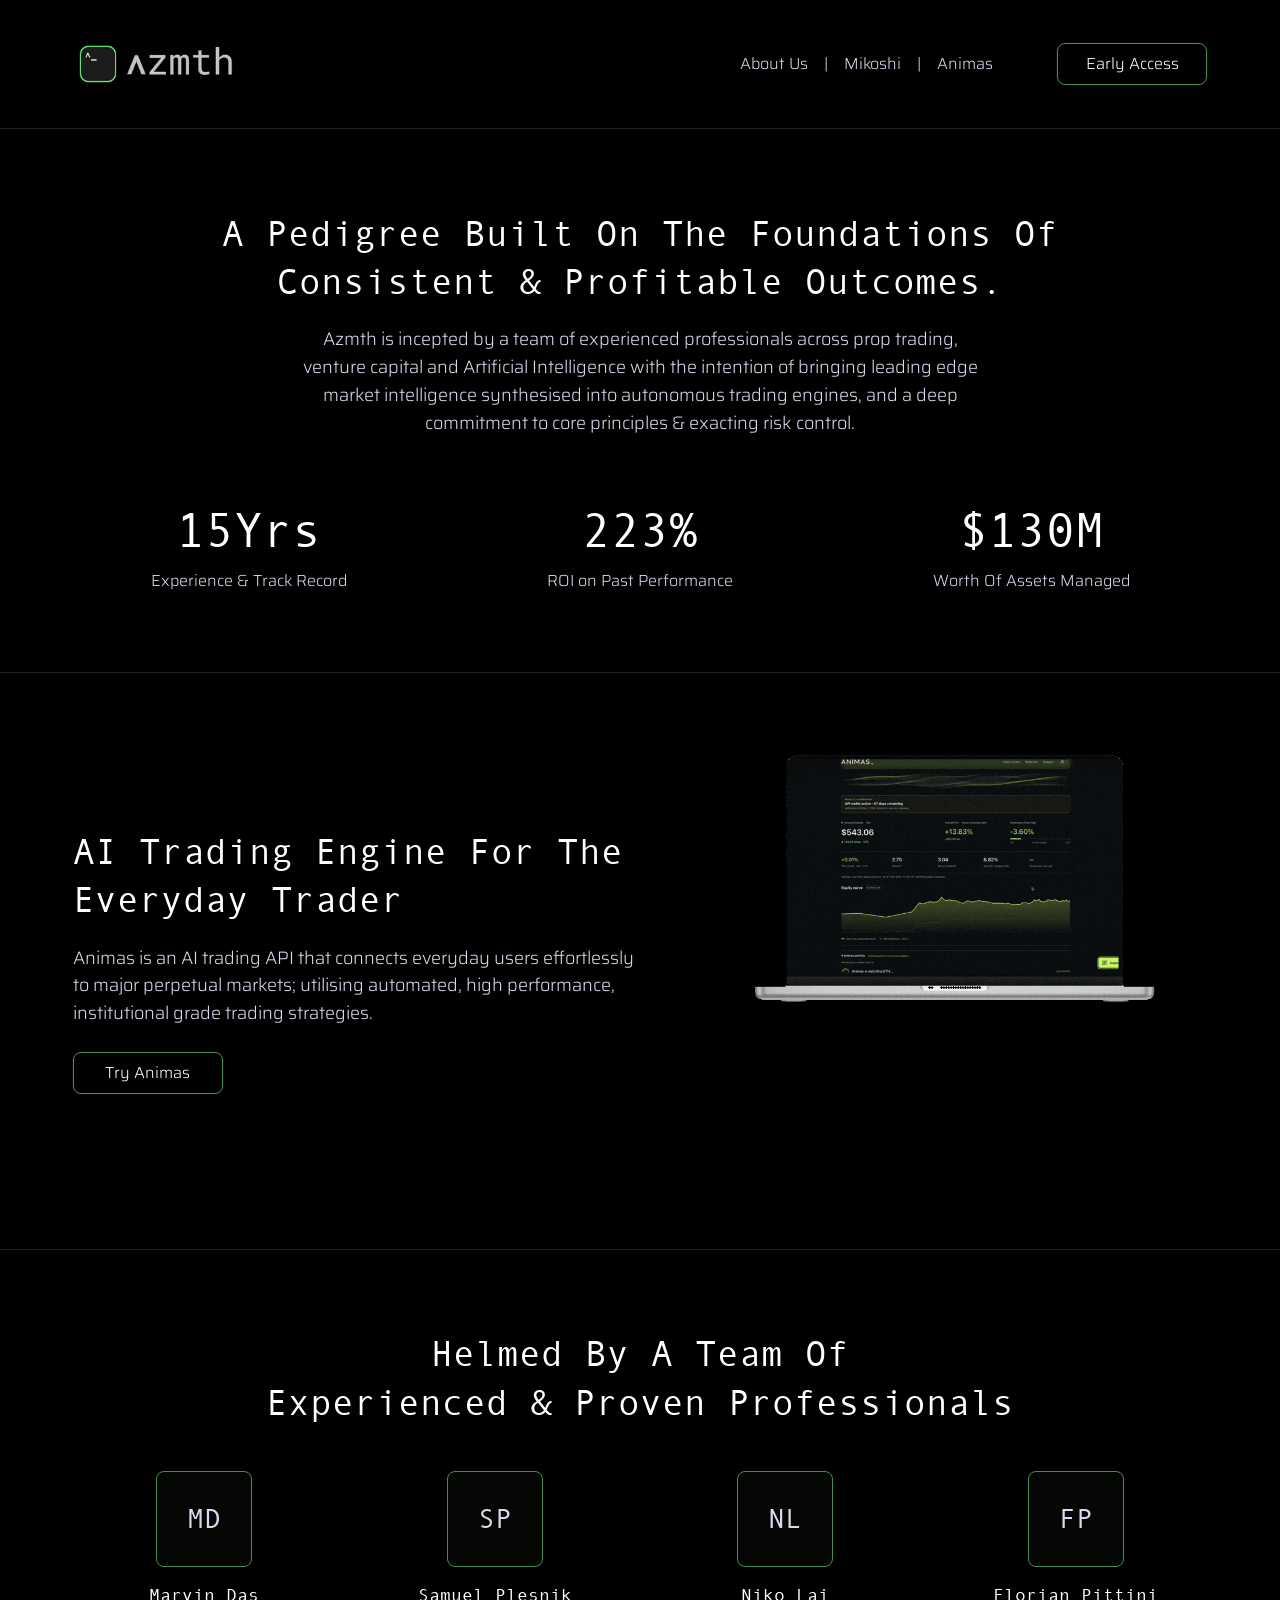
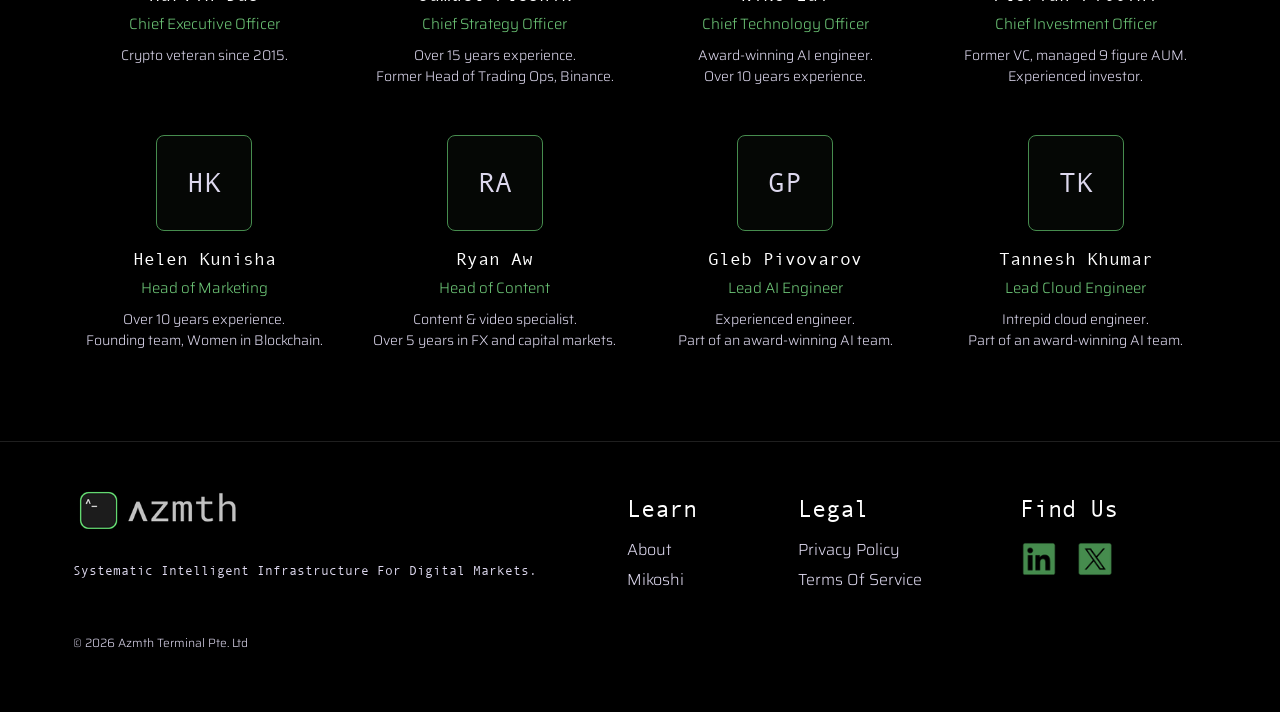
==== commit 11f8ecba: "Replace privacy policy with supplied official text" ====
--- a/aboutUs.html
+++ b/aboutUs.html
@@ -14,7 +14,7 @@
   <link rel="preload" href="fonts/saira/Saira-Light.ttf" as="font" type="font/ttf" crossorigin>
   <link rel="stylesheet" href="css/normalize.css">
   <link rel="stylesheet" href="css/webflow.css">
-  <link rel="stylesheet" href="css/azimuth-terminal.webflow.css?v=privacy-policy-1">
+  <link rel="stylesheet" href="css/azimuth-terminal.webflow.css?v=supplied-privacy-1">
   <link rel="icon" href="images/favicon.png" type="image/png">
   <link rel="apple-touch-icon" href="images/webclip.png">
 </head>
@@ -147,41 +147,63 @@
   <div id="privacy-policy" class="privacy-dialog" role="dialog" aria-modal="true" aria-labelledby="privacy-title">
     <div class="privacy-dialog-inner privacy-policy-panel" tabindex="0">
       <a class="privacy-close" href="#" aria-label="Close privacy policy">&times;</a>
-      <h2 id="privacy-title">Privacy Policy</h2>
-      <p class="policy-date">Last updated: 12 October 2026</p>
-      <p>Azmth Terminal Pte. Ltd (&ldquo;Azmth&rdquo;, &ldquo;we&rdquo;, &ldquo;us&rdquo;) explains here how personal information is handled when you visit this website, request Early Access, or contact us. This policy covers our public informational website. Separate notices may apply when you register for or use Animas, Mikoshi, or another product.</p>
-
-      <h3>1. Information we collect</h3>
-      <p>When you email us, we receive your email address, message, and any information or attachments you choose to provide. When you submit our Early Access form, we receive the answers and contact details you provide through Google Forms. Please provide only information relevant to your request, and do not send passwords, wallet private keys, or sensitive identity documents through these channels.</p>
-      <p>Our hosting and service providers may process technical information such as your IP address, browser and device information, requested pages, and access times to deliver their services, maintain security, and diagnose errors.</p>
-
-      <h3>2. How we use information</h3>
-      <p>We use information to respond to enquiries, evaluate and manage Early Access requests, communicate about access you requested, discuss partnerships, maintain the website, and meet applicable legal obligations. Where consent is required, we seek it before using your information for an additional purpose, including optional marketing.</p>
-
-      <h3>3. Google Forms and YouTube</h3>
-      <p>Early Access buttons open a Google-hosted form. Information submitted there is processed by Google as well as made available to us as the form operator. The Mikoshi page also loads an embedded YouTube player. Loading or interacting with it can send technical information to Google, which may use cookies or similar technologies and associate activity with your Google account depending on your settings. See the <a href="https://policies.google.com/privacy" target="_blank" rel="noopener noreferrer">Google Privacy Policy</a> for Google&rsquo;s practices and available controls.</p>
-
-      <h3>4. Cookies and your choices</h3>
-      <p>The website itself does not currently include a first-party advertising or analytics tracker. Third-party services, including the YouTube player and Google Forms, may use cookies or browser storage. You can manage these through your browser and Google account settings. Blocking them may affect embedded videos or form functionality.</p>
-
-      <h3>5. Sharing and international processing</h3>
-      <p>We do not sell personal information. We may share information with service providers supporting hosting, email, forms, and business administration, or when required by law or necessary to address security incidents or protect legal rights. We limit disclosures to the relevant purpose.</p>
-      <p>Providers may process information outside your country, including outside Singapore. Where applicable, we require overseas processing to meet the protections required by Singapore&rsquo;s Personal Data Protection Act.</p>
-
-      <h3>6. Retention and security</h3>
-      <p>We retain information only while needed for the purposes described here or for legal or legitimate business requirements, then delete it or remove identifying details. We take reasonable measures to protect personal information; no online transmission or storage method is completely secure.</p>
-
-      <h3>7. Your privacy requests</h3>
-      <p>You may contact us to request access to or correction of information we hold, ask about its use or disclosure, withdraw consent, or request deletion. Requests are subject to applicable law and any necessary retention requirements. We may need to verify your identity. Withdrawing consent may prevent us from handling an Early Access request or continuing related communications.</p>
-
-      <h3>8. External websites</h3>
-      <p>Links to Animas, LinkedIn, X, and other websites lead to services with their own privacy notices. This policy does not govern their independent collection or use of information.</p>
-
-      <h3>9. Changes to this policy</h3>
-      <p>We may update this policy as the website or our practices change. The latest version and its update date will appear here. Where required, we will provide additional notice or obtain consent for material changes.</p>
-
-      <h3>10. Contact us</h3>
-      <p>For privacy questions, requests, or complaints, contact Azmth Terminal Pte. Ltd at <a href="mailto:noone@azmth.ai">noone@azmth.ai</a> with the subject &ldquo;Privacy Request&rdquo;.</p>
+      <h2 id="privacy-title">PRIVACY POLICY</h2>
+      <p class="policy-date">Last Updated: 1 Oct 2026</p>
+      <p>Azmth Terminal Pte. Ltd. (&quot;we,&quot; &quot;us,&quot; or &quot;our&quot;) respects your privacy and is committed to protecting the personal and financial information you share with us through our website www.azmth.ai and related financial services (collectively, the &quot;Services&quot;).</p>
+      <p>Please read this Privacy Policy carefully to understand how we collect, use, store, and safeguard your information.</p>
+      <h3>1. Information We Collect</h3>
+      <p>Because we provide financial technology services, we collect various categories of information necessary to deliver our services, satisfy identity verification requirements, and comply with law:</p>
+      <ul>
+        <li>Personal Identification Data: Full legal name, date of birth, Social Security Number or tax identification number, government-issued photo ID (e.g., driver&#x27;s license or passport), physical address, email address, and phone number.</li>
+        <li>Financial &amp; Transactional Data: Bank account numbers, debit/credit card details, payment history, transaction records, account balances, and credit score or history (where applicable).</li>
+        <li>Technical &amp; Usage Data: IP address, browser type, device identifiers, operating system, pages visited, time spent on pages, and referral sources collected via logs and cookies.</li>
+        <li>Know Your Customer (KYC) / Anti-Money Laundering (AML) Data: Employment status, source of funds, investor accreditation details, and background verification data required by financial regulations.</li>
+      </ul>
+      <h3>2. How We Use Your Information</h3>
+      <p>We use your information strictly for legitimate legal, operational, and regulatory purposes, including:</p>
+      <ul>
+        <li>Service Delivery: Processing transactions, managing your account, executing payments, and maintaining ledger records.</li>
+        <li>Identity Verification &amp; Compliance: Verifying your identity, conducting fraud prevention checks, and complying with Anti-Money Laundering (AML) and Know Your Customer (KYC) mandates.</li>
+        <li>Security &amp; Risk Assessment: Detecting, preventing, and responding to cyber threats, unauthorised transactions, or fraudulent activities.</li>
+        <li>Customer Support: Responding to inquiries, resolving account issues, and sending service updates or transaction receipts.</li>
+        <li>Legal Obligations: Complying with court orders, subpoenas, regulatory inquiries, and audit demands.</li>
+      </ul>
+      <h3>3. How We Share Your Information</h3>
+      <p>We do not sell your personal data. We share your information only under the following circumstances:</p>
+      <ul>
+        <li>Financial Service Partners &amp; Banking Partners: Bank partners, payment processors, card networks, and clearinghouses involved in completing your requested financial transactions.</li>
+        <li>Service Providers: Trusted third-party vendors providing web hosting, identity verification, fraud detection, customer analytics, and customer support services, operating under strict confidentiality obligations.</li>
+        <li>Legal and Regulatory Authorities: Government bodies, law enforcement, or regulatory agencies when required by law, regulation, or court order.</li>
+        <li>Business Transfers: In connection with a merger, acquisition, reorganization, or sale of company assets, subject to standard confidentiality protections.</li>
+      </ul>
+      <h3>4. Data Protection &amp; Security</h3>
+      <p>We maintain administrative, technical, and physical safeguards designed to protect your personal and financial information, including:</p>
+      <ul>
+        <li>End-to-end encryption for sensitive data in transit (TLS/SSL) and at rest (AES-256).</li>
+        <li>Strict multi-factor authentication (MFA) and role-based access controls for internal data access.</li>
+        <li>Compliance with Payment Card Industry Data Security Standards (PCI-DSS) where payment processing occurs.</li>
+      </ul>
+      <p>Please note: No internet transmission or electronic storage method is 100% secure. While we strive to protect your data, we cannot guarantee absolute security.</p>
+      <h3>5. Data Retention</h3>
+      <p>We retain your personal and transactional information for as long as your account remains active or as required by financial regulations. Many financial laws require us to retain records (such as transaction history and KYC records) for a minimum of [e.g., 5 to 7 years] after account closure.</p>
+      <h3>6. Your Rights and Choices</h3>
+      <p>Depending on your jurisdiction (e.g., GDPR, CCPA/CPRA, GLBA), you may have the following rights regarding your personal data:</p>
+      <ul>
+        <li>Access &amp; Portability: Request a copy of the personal information we hold about you.</li>
+        <li>Correction: Request correction of inaccurate or incomplete data.</li>
+        <li>Deletion: Request deletion of personal data, subject to mandatory statutory retention obligations under financial regulations.</li>
+        <li>Marketing Opt-Out: Unsubscribe from promotional communications at any time via the unsubscribe link in our emails or by contacting support.</li>
+      </ul>
+      <h3>7. Cookies and Tracking Technologies</h3>
+      <p>We use cookies and similar technologies to ensure core website functionality, analyze web traffic, and secure your session. You can manage your cookie preferences through your browser settings, though disabling essential cookies may impact web functionality and access to your account.</p>
+      <h3>8. International Data Transfers</h3>
+      <p>If you access our Services from outside Hong Kong &amp; Singapore, your information may be transferred to, stored, and processed in jurisdictions where our servers or third-party providers are located. We take steps to ensure appropriate data transfer mechanisms are in place.</p>
+      <h3>9. Contact Us</h3>
+      <p>If you have questions, concerns, or requests regarding this Privacy Policy or our data practices, please contact us at:</p>
+      <ul>
+        <li>Company Name: Azmth Terminal Pte. Ltd.</li>
+        <li>Email: <a href="mailto:noone@azmth.ai">noone@azmth.ai</a></li>
+      </ul>
     </div>
   </div>
 
--- a/css/azimuth-terminal.webflow.css
+++ b/css/azimuth-terminal.webflow.css
@@ -788,3 +788,6 @@
   .privacy-policy-panel { padding: 24px; }
   .privacy-policy-panel h3 { font-size: 18px; }
 }
+
+.privacy-policy-panel ul { margin: 18px 0 0; padding-left: 24px; }
+.privacy-policy-panel li { margin-top: 12px; color: var(--muted); font-size: 16px; line-height: 1.55; }
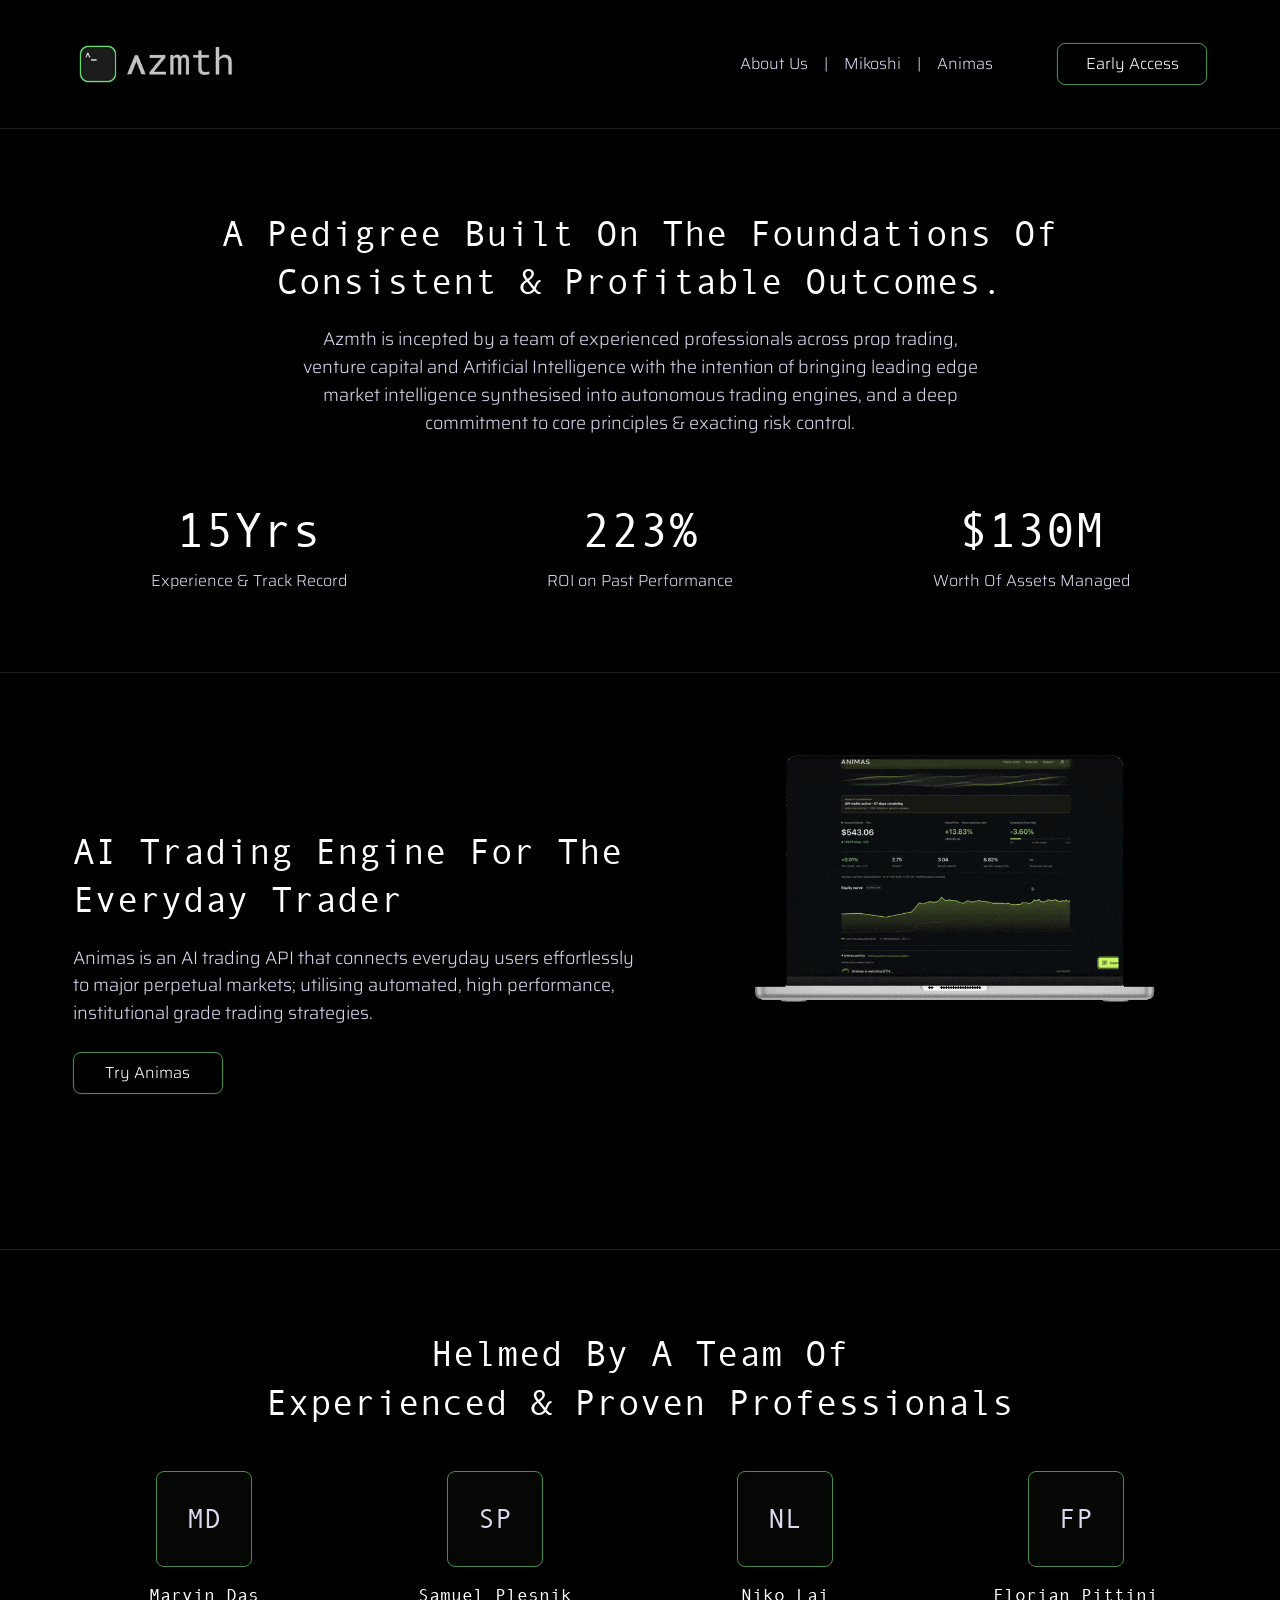
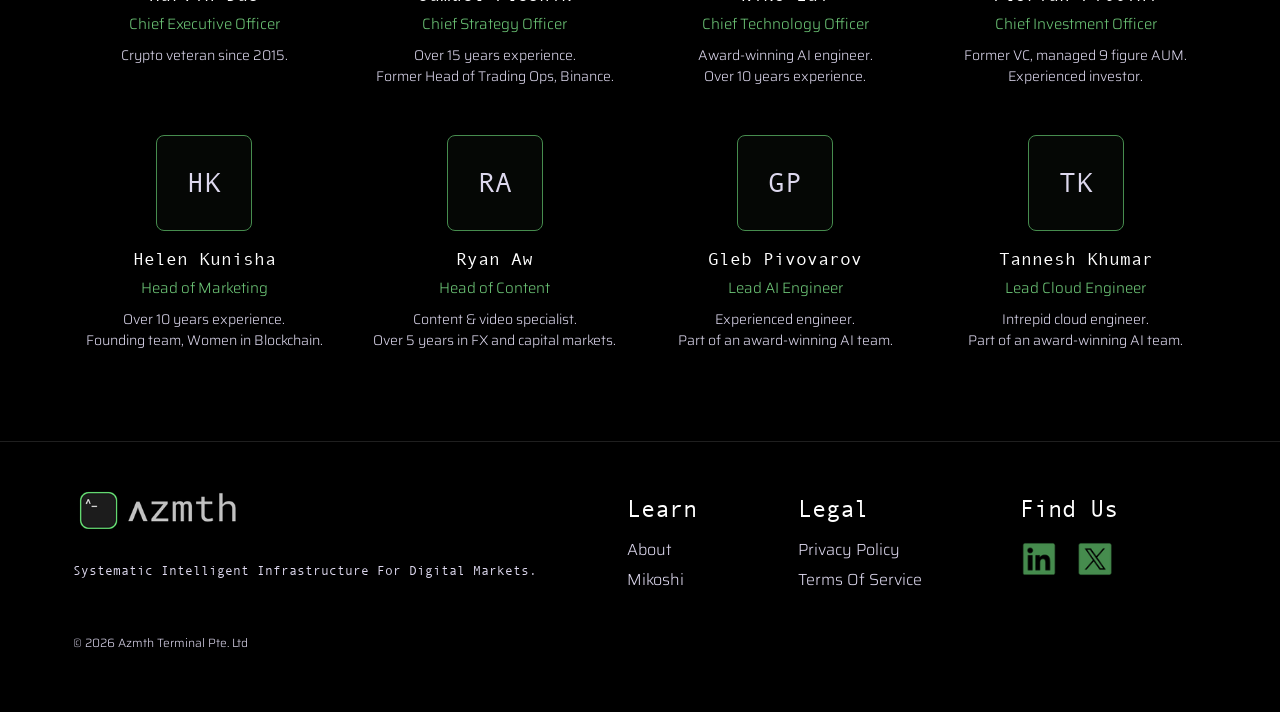
==== commit e04f16af: "Add supplied Terms of Service" ====
--- a/aboutUs.html
+++ b/aboutUs.html
@@ -14,7 +14,7 @@
   <link rel="preload" href="fonts/saira/Saira-Light.ttf" as="font" type="font/ttf" crossorigin>
   <link rel="stylesheet" href="css/normalize.css">
   <link rel="stylesheet" href="css/webflow.css">
-  <link rel="stylesheet" href="css/azimuth-terminal.webflow.css?v=supplied-privacy-1">
+  <link rel="stylesheet" href="css/azimuth-terminal.webflow.css?v=supplied-terms-1">
   <link rel="icon" href="images/favicon.png" type="image/png">
   <link rel="apple-touch-icon" href="images/webclip.png">
 </head>
@@ -136,11 +136,92 @@
   </footer>
 
   <div id="terms-of-service" class="privacy-dialog" role="dialog" aria-modal="true" aria-labelledby="terms-title">
-    <div class="privacy-dialog-inner">
-      <a class="privacy-close" href="#home" aria-label="Close terms of service">&times;</a>
-      <h2 id="terms-title">Terms Of Service</h2>
-      <p>Terms of Service are coming soon.</p>
-      <p>For enquiries, contact <a href="mailto:noone@azmth.ai">noone@azmth.ai</a>.</p>
+    <div class="privacy-dialog-inner privacy-policy-panel terms-policy-panel" tabindex="0">
+      <a class="privacy-close" href="#" aria-label="Close terms of service">&times;</a>
+      <h2 id="terms-title">TERMS OF SERVICE</h2>
+      <p class="policy-date">Last Updated: 1 Oct 2026</p>
+      <p>Welcome to Azmth Terminal Pte. Ltd. (&quot;Company,&quot; &quot;we,&quot; &quot;us,&quot; or &quot;our&quot;). These Terms of Service (&quot;Terms&quot;) govern your access to and use of our website www.azmth.ai, web applications, mobile applications, and online financial technology services (collectively, the &quot;Services&quot;).</p>
+      <p>By accessing or using our Services, you agree to be bound by these Terms and our <a href="#privacy-policy">[Privacy Policy]</a>. If you do not agree to these Terms, you must not access or use the Services.</p>
+      <h3>1. Legal Eligibility &amp; Account Registration</h3>
+      <h4>1.1 Eligibility Requirements</h4>
+      <p>To use our Services, you must:</p>
+      <ul>
+        <li>Be at least 18 years old (or the age of majority in your jurisdiction).</li>
+        <li>Be a resident of a legal jurisdiction where our Services are authorized for operation.</li>
+        <li>Not be subject to trade sanctions, economic embargoes, or listed on restricted party lists maintained by government authorities (e.g., OFAC).</li>
+      </ul>
+      <h4>1.2 Identity Verification (KYC / AML)</h4>
+      <p>To comply with applicable financial regulations, Anti-Money Laundering (AML) laws, and Know Your Customer (KYC) requirements, you must provide accurate, current, and complete information during registration. You authorize us, directly or through third parties, to make inquiries and verify your identity, background, and financial records.</p>
+      <h4>1.3 Account Security</h4>
+      <p>You are solely responsible for maintaining the confidentiality of your account credentials, login credentials, passwords, and multi-factor authentication (MFA) tokens. You agree to notify us immediately at [Support Email] of any unauthorissed access to or use of your account. We are not liable for losses caused by stolen or compromised credentials resulting from user negligence.</p>
+      <h3>2. Fintech Services &amp; Platform Limitations</h3>
+      <h4>2.1 Scope of Platform Services</h4>
+      <p>Azmth provides financial technology software and platform services. Unless explicitly stated otherwise:</p>
+      <ul>
+        <li>We are a technology company and not a licensed bank, depository institution, or broker-dealer.</li>
+        <li>Banking services, card issuance, clearing, or payment processing are facilitated through our licensed partner financial institutions (&quot;Banking Partners&quot;).</li>
+        <li>Deposits held with partner institutions may be eligible for FDIC insurance (or local equivalent) subject to applicable limits and pass-through coverage conditions.</li>
+      </ul>
+      <h4>2.2 Third-Party Integrations</h4>
+      <p>Our Services may integrate with third-party providers (e.g., exchanges, payment gateways, bank account aggregation services, credit bureaus, or identity verification engines). Your use of those integrations is subject to the terms and privacy policies of those third parties. We do not control and are not responsible for third-party services or data availability.</p>
+      <h3>3. Transactions, Fees, and Reversals</h3>
+      <h4>3.1 Fee Schedule</h4>
+      <p>You agree to pay all applicable fees associated with your use of the Services as outlined in our published Fee Schedule on the website. We reserve the right to modify our fees at any time upon notice via our website or email.</p>
+      <h4>3.2 Transaction Execution &amp; Delays</h4>
+      <p>Transaction processing times, funds transfers, and payment executions depend on third-party networks, banking partner schedules, and clearance processes. We do not guarantee immediate execution or real-time settlement unless explicitly stated.</p>
+      <h4>3.3 Authorisation &amp; Reversals</h4>
+      <p>You authorise us and our banking partners to debit or credit your linked accounts for authorised transactions, fees, chargebacks, and corrections. You agree not to initiate unauthorised chargebacks or reverse legitimate transactions. We reserve the right to recover funds, hold account balances, or suspend services in the event of unauthorised, fraudulent, or NSF (Non-Sufficient Funds) transactions.</p>
+      <h3>4. Prohibited Activities</h3>
+      <p>You agree not to use the Services for any unlawful, fraudulent, or restricted activities, including but not limited to:</p>
+      <ul>
+        <li>Money laundering, terrorist financing, or sanctions evasion.</li>
+        <li>Transacting with illicit funds, illegal gambling, or purchasing prohibited goods/services.</li>
+        <li>Providing false, misleading, or stolen identity or financial information.</li>
+        <li>Reverse engineering, decompiling, or attempting to extract the source code of our platform.</li>
+        <li>Using automated tools, scrapers, bots, or scripts to access our site or harvest data without permission.</li>
+        <li>Interfering with system integrity, introducing malware, or circumventing platform security mechanisms.</li>
+      </ul>
+      <h3>5. Intellectual Property</h3>
+      <p>All content, software, trade secrets, logos, design elements, interfaces, trademarks, and documentation provided through the Services are the exclusive property of [Company Name] or its licensors. Subject to these Terms, we grant you a limited, non-exclusive, non-transferable, revocable license to access and use the platform solely for your personal or authorised business use.</p>
+      <h3>6. Account Suspension and Termination</h3>
+      <h4>6.1 Termination by You</h4>
+      <p>You may close your account at any time by contacting customer support, provided all pending transactions are settled and your account balance is zero.</p>
+      <h4>6.2 Termination or Suspension by Us</h4>
+      <p>We reserve the right to suspend, freeze, or terminate your access to the Services immediately, without prior notice, if:</p>
+      <ul>
+        <li>We suspect a violation of these Terms, security compromise, or fraudulent activity.</li>
+        <li>We are required to do so by applicable law, court order, or regulatory authority.</li>
+        <li>Your account exhibits unusual, suspicious, or high-risk transaction activity.</li>
+      </ul>
+      <p>Upon termination, your right to use the Services will immediately cease. Any remaining lawful funds in your account will be returned to you in accordance with applicable laws and regulatory clearance procedures.</p>
+      <h3>7. Disclaimer of Warranties</h3>
+      <p>THE SERVICES ARE PROVIDED ON AN &quot;AS IS&quot; AND &quot;AS AVAILABLE&quot; BASIS WITHOUT WARRANTIES OF ANY KIND, EITHER EXPRESS OR IMPLIED. TO THE FULLEST EXTENT PERMISSIBLE UNDER APPLICABLE LAW, WE DISCLAIM ALL WARRANTIES, INCLUDING IMPLIED WARRANTIES OF MERCHANTABILITY, FITNESS FOR A PARTICULAR PURPOSE, TITLE, AND NON-INFRINGEMENT.</p>
+      <p>WE DO NOT WARRANT THAT THE SERVICES WILL BE UNINTERRUPTED, ERROR-FREE, SECURE, OR FREE OF VIRUSES OR OTHER HARMFUL COMPONENTS. FINANCIAL MARKET DATA AND TRANSACTION INFORMATION ARE PROVIDED FOR INFORMATIONAL AND OPERATIONAL PURPOSES WITHOUT GUARANTEE OF COMPLETE ACCURACY OR ACCESSIBILITY AT ALL TIMES.</p>
+      <h3>8. Limitation of Liability</h3>
+      <p>TO THE MAXIMUM EXTENT PERMITTED BY APPLICABLE LAW, IN NO EVENT SHALL AZMTH TERMINAL PTE. LTD., ITS AFFILIATES, DIRECTORS, EMPLOYEES, AGENTS, OR BANKING PARTNERS BE LIABLE FOR ANY INDIRECT, CONSEQUENTIAL, INCIDENTAL, SPECIAL, PUNISHABLE, OR EXEMPLARY DAMAGES, INCLUDING LOSS OF PROFITS, REVENUE, GOODWILL, DATA, OR FINANCIAL LOSSES ARISING FROM OR RELATED TO YOUR USE OF OR INABILITY TO USE THE SERVICES.</p>
+      <p>OUR TOTAL AGGREGATE LIABILITY FOR ALL CLAIMS ARISING UNDER OR RELATED TO THESE TERMS OR THE SERVICES SHALL NOT EXCEED THE GREATER OF (A) THE TOTAL FEES PAID BY YOU TO US IN THE TWELVE (12) MONTHS PRECEDING THE EVENT GIVING RISE TO LIABILITY.</p>
+      <h3>9. Indemnification</h3>
+      <p>You agree to defend, indemnify, and hold harmless Azmth Terminal Pte. Ltd., its parent companies, affiliates, officers, directors, employees, and banking partners from and against any third-party claims, damages, obligations, losses, liabilities, costs, or debt (including legal fees) arising from:</p>
+      <ul>
+        <li>Your use of and access to the Services.</li>
+        <li>Your violation of any provision of these Terms or applicable law.</li>
+        <li>Your violation of any third-party right, including financial, privacy, or intellectual property rights.</li>
+      </ul>
+      <h3>10. Dispute Resolution &amp; Governing Law</h3>
+      <h4>10.1 Governing Law</h4>
+      <p>These Terms shall be governed by and construed in accordance with the laws of Singapore, without regard to its conflict of law principles.</p>
+      <h4>10.2 Mandatory Arbitration</h4>
+      <p>Any dispute, claim, or controversy arising out of or relating to these Terms or the breach, termination, enforcement, interpretation, or validity thereof shall be settled by binding individual arbitration administered in Singapore, rather than in court.</p>
+      <h4>10.3 Class Action Waiver</h4>
+      <p>YOU AND AZMTH TERMINAL PTE. LTD. AGREE THAT EACH MAY BRING CLAIMS AGAINST THE OTHER ONLY IN AN INDIVIDUAL CAPACITY AND NOT AS A PLAINTIFF OR CLASS MEMBER IN ANY PURPORTED CLASS, CONSOLIDATED, OR REPRESENTATIVE PROCEEDING.</p>
+      <h3>11. Amendments and Updates</h3>
+      <p>We reserve the right to amend or update these Terms at any time. We will provide notice of material changes by updating the &quot;Last Updated&quot; date at the top of these Terms and posting the updated version on our website, or via email notification. Your continued use of the Services after the effective date of revised Terms constitutes acceptance of those changes.</p>
+      <h3>12. Contact Information</h3>
+      <p>If you have questions, comments, or legal notices regarding these Terms, please contact us at:</p>
+      <ul>
+        <li>Company Name: Azmth Terminal Pte. Ltd.</li>
+        <li>Email: <a href="mailto:noone@azmth.ai">noone@azmth.ai</a></li>
+      </ul>
     </div>
   </div>
 
--- a/css/azimuth-terminal.webflow.css
+++ b/css/azimuth-terminal.webflow.css
@@ -791,3 +791,5 @@
 
 .privacy-policy-panel ul { margin: 18px 0 0; padding-left: 24px; }
 .privacy-policy-panel li { margin-top: 12px; color: var(--muted); font-size: 16px; line-height: 1.55; }
+
+.terms-policy-panel h4 { margin: 22px 0 0; font-family: "Andale Mono Local", "Courier New", monospace; font-size: 17px; font-weight: 400; line-height: 1.4; }
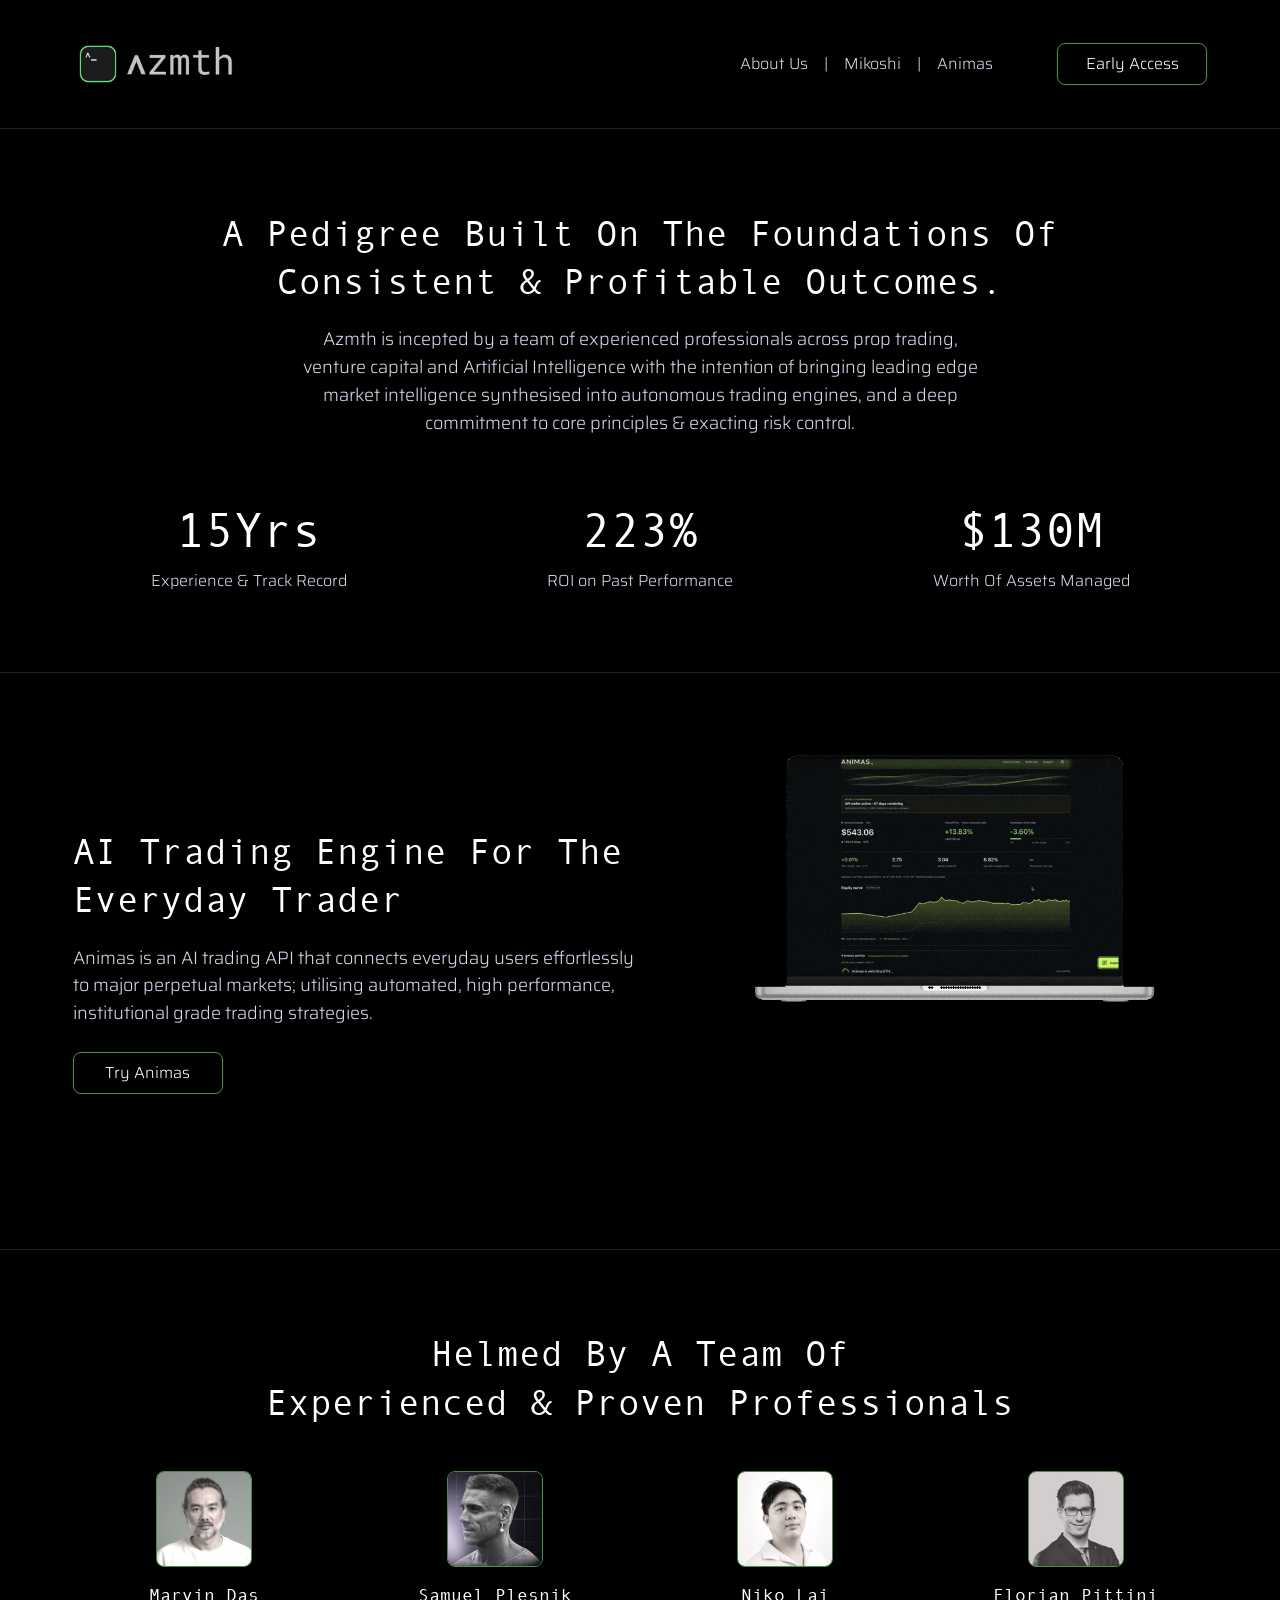
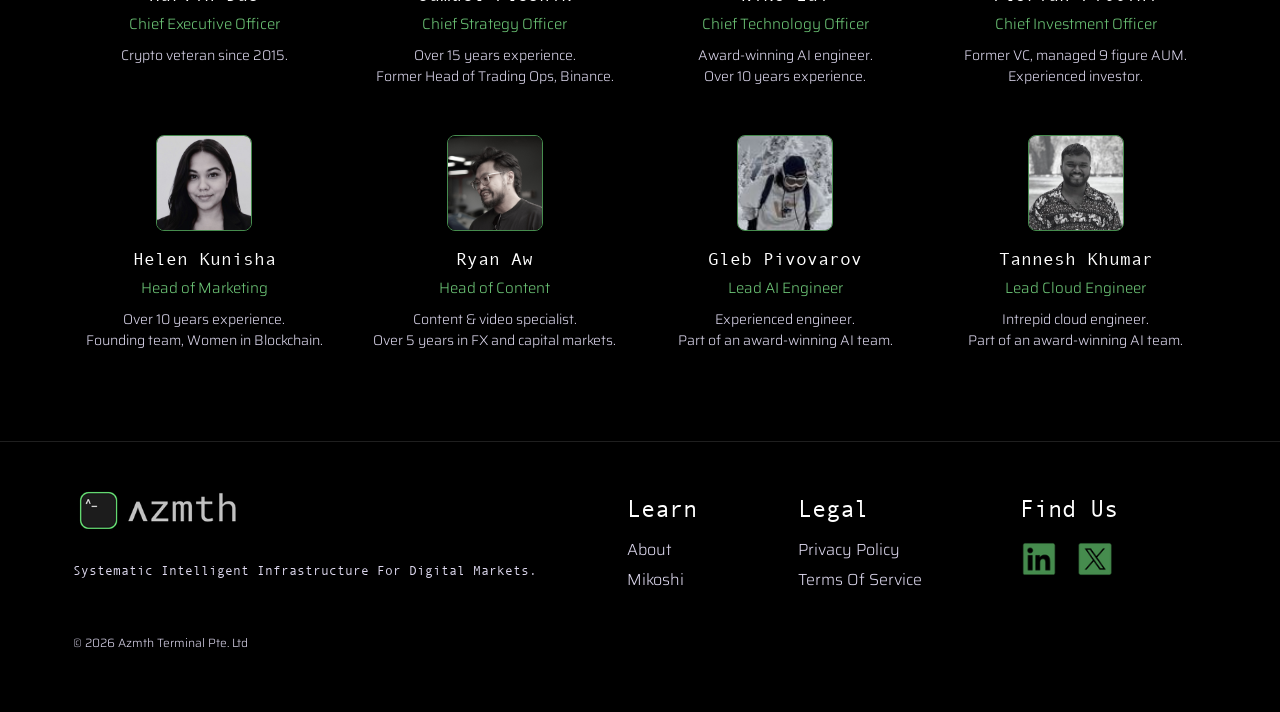
==== commit 769280cb: "terms" ====
--- a/aboutUs.html
+++ b/aboutUs.html
@@ -59,49 +59,49 @@
       <h2 id="team-title"><span class="copy-line">Helmed By A Team Of</span><span class="copy-line">Experienced &amp; Proven Professionals</span></h2>
       <div class="team-grid">
         <article class="team-member">
-          <div class="team-portrait" aria-label="Photo placeholder for Marvin Das">MD</div>
+          <div class="team-portrait"><img src="assets/azmth/team/marvin-das.jpg?v=2" alt="Marvin Das" width="96" height="96" loading="lazy"></div>
           <h3>Marvin Das</h3>
           <p class="team-role">Chief Executive Officer</p>
           <p class="team-bio">Crypto veteran since 2015.<br></p>
         </article>
         <article class="team-member">
-          <div class="team-portrait" aria-label="Photo placeholder for Samuel Plesnik">SP</div>
+          <div class="team-portrait"><img src="assets/azmth/team/samuel-plesnik.jpg" alt="Samuel Plesnik" width="96" height="96" loading="lazy"></div>
           <h3>Samuel Plesnik</h3>
           <p class="team-role">Chief Strategy Officer</p>
           <p class="team-bio">Over 15 years experience.<br>Former Head of Trading Ops, Binance.</p>
         </article>
         <article class="team-member">
-          <div class="team-portrait" aria-label="Photo placeholder for Niko Lai">NL</div>
+          <div class="team-portrait"><img src="assets/azmth/team/niko-lai.png" alt="Niko Lai" width="96" height="96" loading="lazy"></div>
           <h3>Niko Lai</h3>
           <p class="team-role">Chief Technology Officer</p>
           <p class="team-bio">Award-winning AI engineer.<br>Over 10 years experience.</p>
         </article>
         <article class="team-member">
-          <div class="team-portrait" aria-label="Photo placeholder for Florian Pittini">FP</div>
+          <div class="team-portrait"><img src="assets/azmth/team/florian-pittini.jpg" alt="Florian Pittini" width="96" height="96" loading="lazy"></div>
           <h3>Florian Pittini</h3>
           <p class="team-role">Chief Investment Officer</p>
           <p class="team-bio">Former VC, managed 9 figure AUM.<br>Experienced investor.</p>
         </article>
         <article class="team-member">
-          <div class="team-portrait" aria-label="Photo placeholder for Helen Kunisha">HK</div>
+          <div class="team-portrait"><img src="assets/azmth/team/helen-kunisha.jpg" alt="Helen Kunisha" width="96" height="96" loading="lazy"></div>
           <h3>Helen Kunisha</h3>
           <p class="team-role">Head of Marketing</p>
           <p class="team-bio">Over 10 years experience.<br>Founding team, Women in Blockchain.</p>
         </article>
         <article class="team-member">
-          <div class="team-portrait" aria-label="Photo placeholder for Ryan Aw">RA</div>
+          <div class="team-portrait"><img src="assets/azmth/team/ryan-aw.jpg?v=2" alt="Ryan Aw" width="96" height="96" loading="lazy"></div>
           <h3>Ryan Aw</h3>
           <p class="team-role">Head of Content</p>
           <p class="team-bio">Content & video specialist.<br>Over 5 years in FX and capital markets.</p>
         </article>
         <article class="team-member">
-          <div class="team-portrait" aria-label="Photo placeholder for Gleb Pivovarov">GP</div>
+          <div class="team-portrait"><img src="assets/azmth/team/gleb-pivovarov.jpg" alt="Gleb Pivovarov" width="96" height="96" loading="lazy"></div>
           <h3>Gleb Pivovarov</h3>
           <p class="team-role">Lead AI Engineer</p>
           <p class="team-bio">Experienced engineer.<br>Part of an award-winning AI team.</p>
         </article>
         <article class="team-member">
-          <div class="team-portrait" aria-label="Photo placeholder for Tannesh Khumar">TK</div>
+          <div class="team-portrait"><img src="assets/azmth/team/tannesh-khumar.jpg?v=2" alt="Tannesh Khumar" width="96" height="96" loading="lazy"></div>
           <h3>Tannesh Khumar</h3>
           <p class="team-role">Lead Cloud Engineer</p>
           <p class="team-bio">Intrepid cloud engineer.<br>Part of an award-winning AI team.</p>
--- a/css/azimuth-terminal.webflow.css
+++ b/css/azimuth-terminal.webflow.css
@@ -789,6 +789,16 @@
   .privacy-policy-panel h3 { font-size: 18px; }
 }
 
+.team-portrait { overflow: hidden; }
+.team-portrait img { display: block; width: 100%; height: 100%; object-fit: cover; }
+.team-portrait img[src*="ryan-aw.jpg"] { object-position: center 20%; transform: scale(1.35); transform-origin: 55% 60%; }
+.team-portrait img[src$="gleb-pivovarov.jpg"] { transform: scale(3); transform-origin: 50% 35%; }
+.team-portrait img[src*="tannesh-khumar.jpg"] { transform: scale(1.8); transform-origin: 42% 55%; }
+
+.team-portrait img[src*="marvin-das.jpg"] { transform: scale(2.7); transform-origin: 50% 4%; }
+.team-portrait img[src$="florian-pittini.jpg"] { transform: scale(2); transform-origin: 43% 0%; }
+.team-portrait img[src$="samuel-plesnik.jpg"] { transform: scale(1.25); transform-origin: 50% 80%; }
+
 .privacy-policy-panel ul { margin: 18px 0 0; padding-left: 24px; }
 .privacy-policy-panel li { margin-top: 12px; color: var(--muted); font-size: 16px; line-height: 1.55; }
 
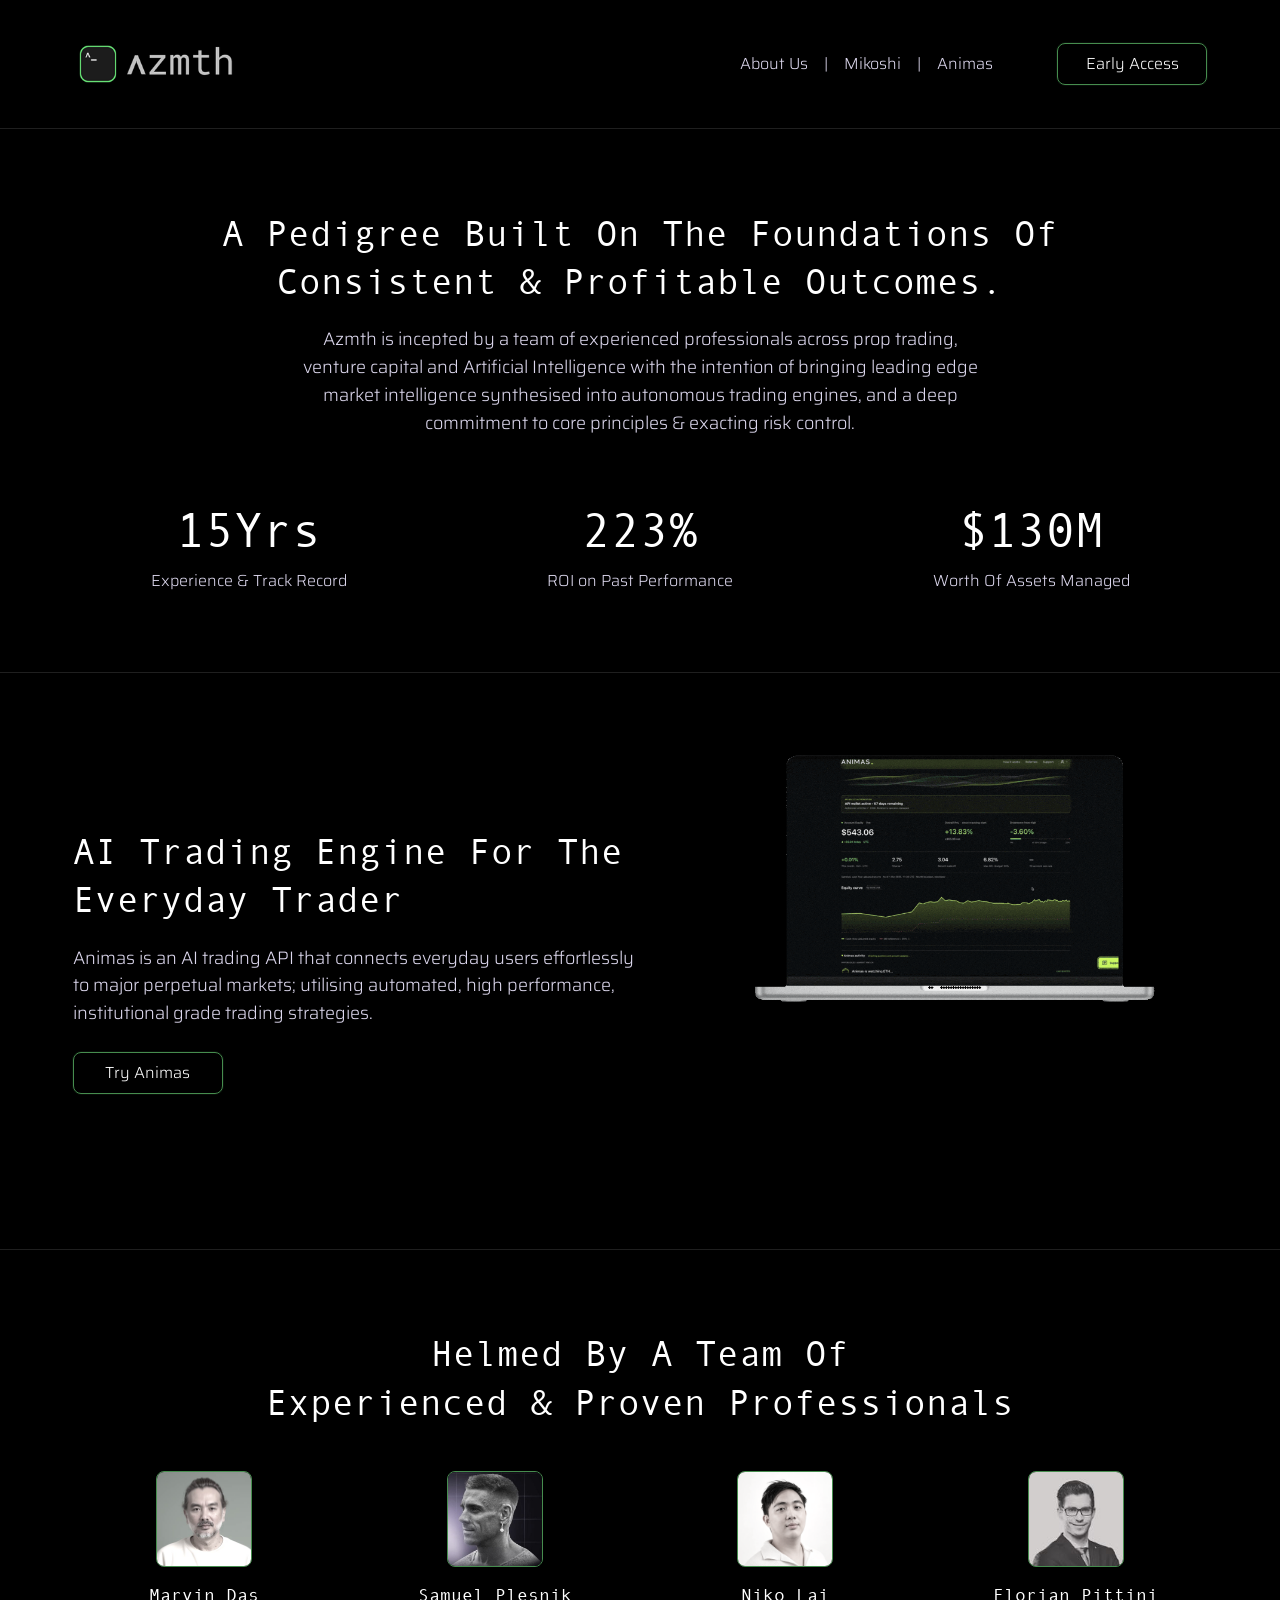
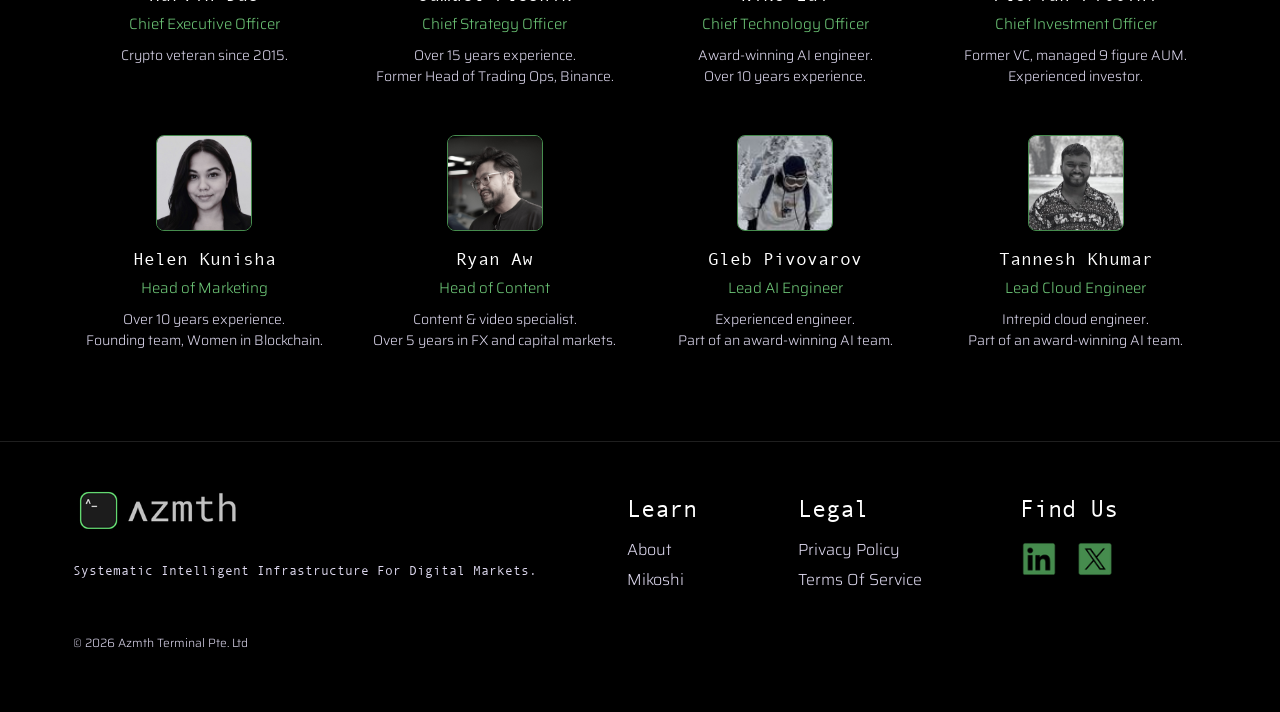
==== commit 63aef9f9: "Set Terms of Service support email" ====
--- a/aboutUs.html
+++ b/aboutUs.html
@@ -153,7 +153,7 @@
       <h4>1.2 Identity Verification (KYC / AML)</h4>
       <p>To comply with applicable financial regulations, Anti-Money Laundering (AML) laws, and Know Your Customer (KYC) requirements, you must provide accurate, current, and complete information during registration. You authorize us, directly or through third parties, to make inquiries and verify your identity, background, and financial records.</p>
       <h4>1.3 Account Security</h4>
-      <p>You are solely responsible for maintaining the confidentiality of your account credentials, login credentials, passwords, and multi-factor authentication (MFA) tokens. You agree to notify us immediately at [Support Email] of any unauthorissed access to or use of your account. We are not liable for losses caused by stolen or compromised credentials resulting from user negligence.</p>
+      <p>You are solely responsible for maintaining the confidentiality of your account credentials, login credentials, passwords, and multi-factor authentication (MFA) tokens. You agree to notify us immediately at <a href="mailto:noone@azmth.ai">noone@azmth.ai</a> of any unauthorissed access to or use of your account. We are not liable for losses caused by stolen or compromised credentials resulting from user negligence.</p>
       <h3>2. Fintech Services &amp; Platform Limitations</h3>
       <h4>2.1 Scope of Platform Services</h4>
       <p>Azmth provides financial technology software and platform services. Unless explicitly stated otherwise:</p>
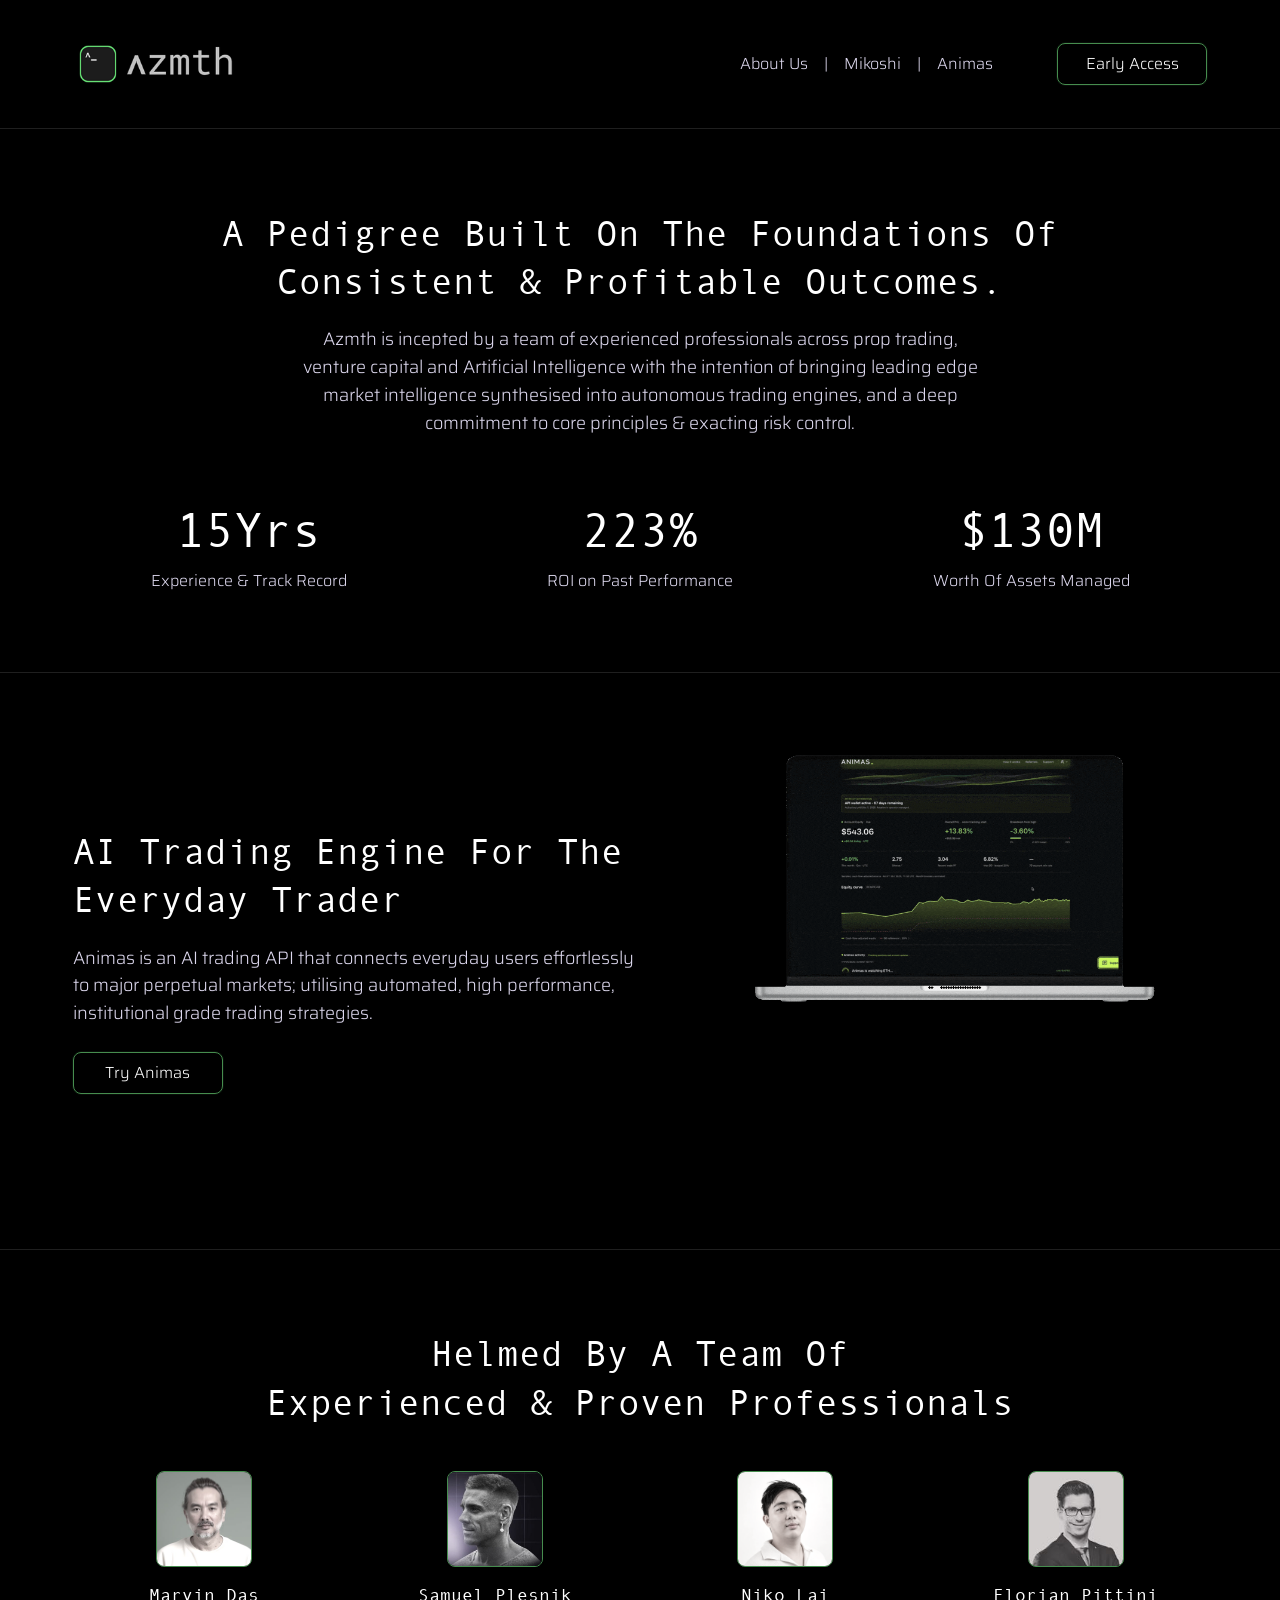
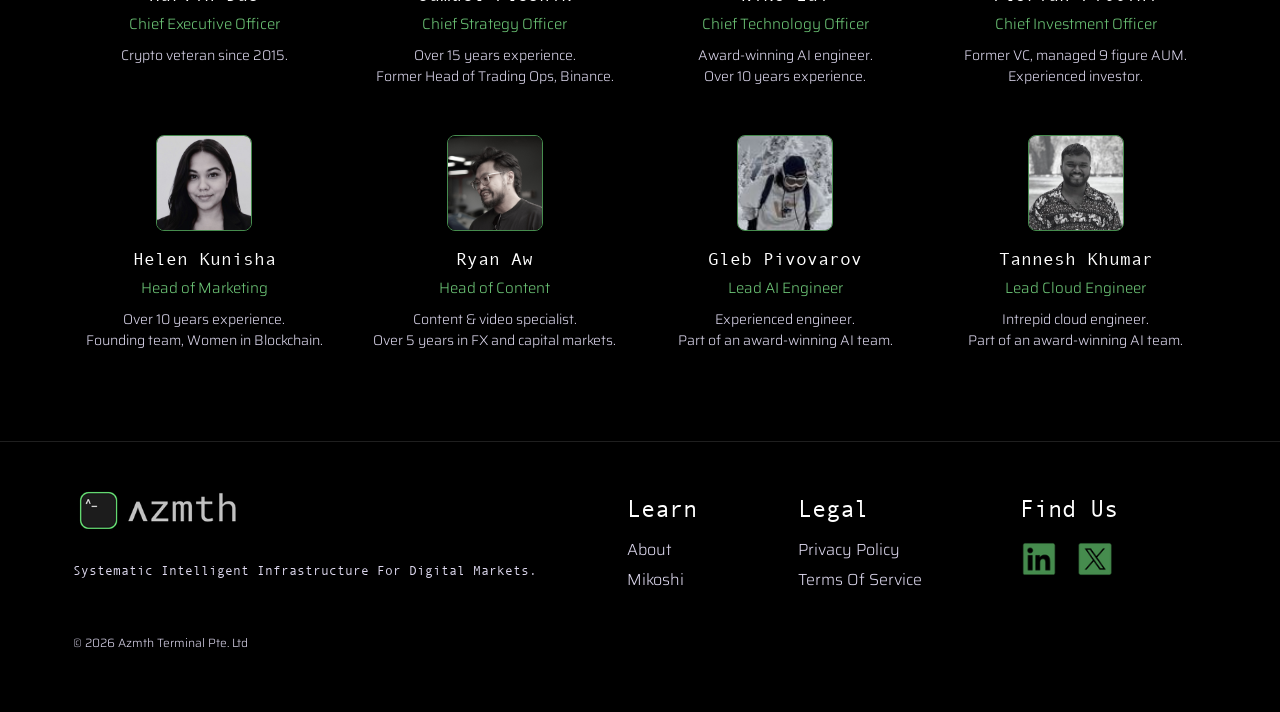
==== commit ff732d6b: "Complete Terms of Service placeholder wording" ====
--- a/aboutUs.html
+++ b/aboutUs.html
@@ -141,7 +141,7 @@
       <h2 id="terms-title">TERMS OF SERVICE</h2>
       <p class="policy-date">Last Updated: 1 Oct 2026</p>
       <p>Welcome to Azmth Terminal Pte. Ltd. (&quot;Company,&quot; &quot;we,&quot; &quot;us,&quot; or &quot;our&quot;). These Terms of Service (&quot;Terms&quot;) govern your access to and use of our website www.azmth.ai, web applications, mobile applications, and online financial technology services (collectively, the &quot;Services&quot;).</p>
-      <p>By accessing or using our Services, you agree to be bound by these Terms and our <a href="#privacy-policy">[Privacy Policy]</a>. If you do not agree to these Terms, you must not access or use the Services.</p>
+      <p>By accessing or using our Services, you agree to be bound by these Terms and our <a href="#privacy-policy">Privacy Policy</a>. If you do not agree to these Terms, you must not access or use the Services.</p>
       <h3>1. Legal Eligibility &amp; Account Registration</h3>
       <h4>1.1 Eligibility Requirements</h4>
       <p>To use our Services, you must:</p>
@@ -182,7 +182,7 @@
         <li>Interfering with system integrity, introducing malware, or circumventing platform security mechanisms.</li>
       </ul>
       <h3>5. Intellectual Property</h3>
-      <p>All content, software, trade secrets, logos, design elements, interfaces, trademarks, and documentation provided through the Services are the exclusive property of [Company Name] or its licensors. Subject to these Terms, we grant you a limited, non-exclusive, non-transferable, revocable license to access and use the platform solely for your personal or authorised business use.</p>
+      <p>All content, software, trade secrets, logos, design elements, interfaces, trademarks, and documentation provided through the Services are the exclusive property of Azmth Terminal Pte. Ltd. or its licensors. Subject to these Terms, we grant you a limited, non-exclusive, non-transferable, revocable license to access and use the platform solely for your personal or authorised business use.</p>
       <h3>6. Account Suspension and Termination</h3>
       <h4>6.1 Termination by You</h4>
       <p>You may close your account at any time by contacting customer support, provided all pending transactions are settled and your account balance is zero.</p>
@@ -199,7 +199,7 @@
       <p>WE DO NOT WARRANT THAT THE SERVICES WILL BE UNINTERRUPTED, ERROR-FREE, SECURE, OR FREE OF VIRUSES OR OTHER HARMFUL COMPONENTS. FINANCIAL MARKET DATA AND TRANSACTION INFORMATION ARE PROVIDED FOR INFORMATIONAL AND OPERATIONAL PURPOSES WITHOUT GUARANTEE OF COMPLETE ACCURACY OR ACCESSIBILITY AT ALL TIMES.</p>
       <h3>8. Limitation of Liability</h3>
       <p>TO THE MAXIMUM EXTENT PERMITTED BY APPLICABLE LAW, IN NO EVENT SHALL AZMTH TERMINAL PTE. LTD., ITS AFFILIATES, DIRECTORS, EMPLOYEES, AGENTS, OR BANKING PARTNERS BE LIABLE FOR ANY INDIRECT, CONSEQUENTIAL, INCIDENTAL, SPECIAL, PUNISHABLE, OR EXEMPLARY DAMAGES, INCLUDING LOSS OF PROFITS, REVENUE, GOODWILL, DATA, OR FINANCIAL LOSSES ARISING FROM OR RELATED TO YOUR USE OF OR INABILITY TO USE THE SERVICES.</p>
-      <p>OUR TOTAL AGGREGATE LIABILITY FOR ALL CLAIMS ARISING UNDER OR RELATED TO THESE TERMS OR THE SERVICES SHALL NOT EXCEED THE GREATER OF (A) THE TOTAL FEES PAID BY YOU TO US IN THE TWELVE (12) MONTHS PRECEDING THE EVENT GIVING RISE TO LIABILITY.</p>
+      <p>OUR TOTAL AGGREGATE LIABILITY FOR ALL CLAIMS ARISING UNDER OR RELATED TO THESE TERMS OR THE SERVICES SHALL NOT EXCEED THE TOTAL FEES PAID BY YOU TO US IN THE TWELVE (12) MONTHS PRECEDING THE EVENT GIVING RISE TO LIABILITY.</p>
       <h3>9. Indemnification</h3>
       <p>You agree to defend, indemnify, and hold harmless Azmth Terminal Pte. Ltd., its parent companies, affiliates, officers, directors, employees, and banking partners from and against any third-party claims, damages, obligations, losses, liabilities, costs, or debt (including legal fees) arising from:</p>
       <ul>
